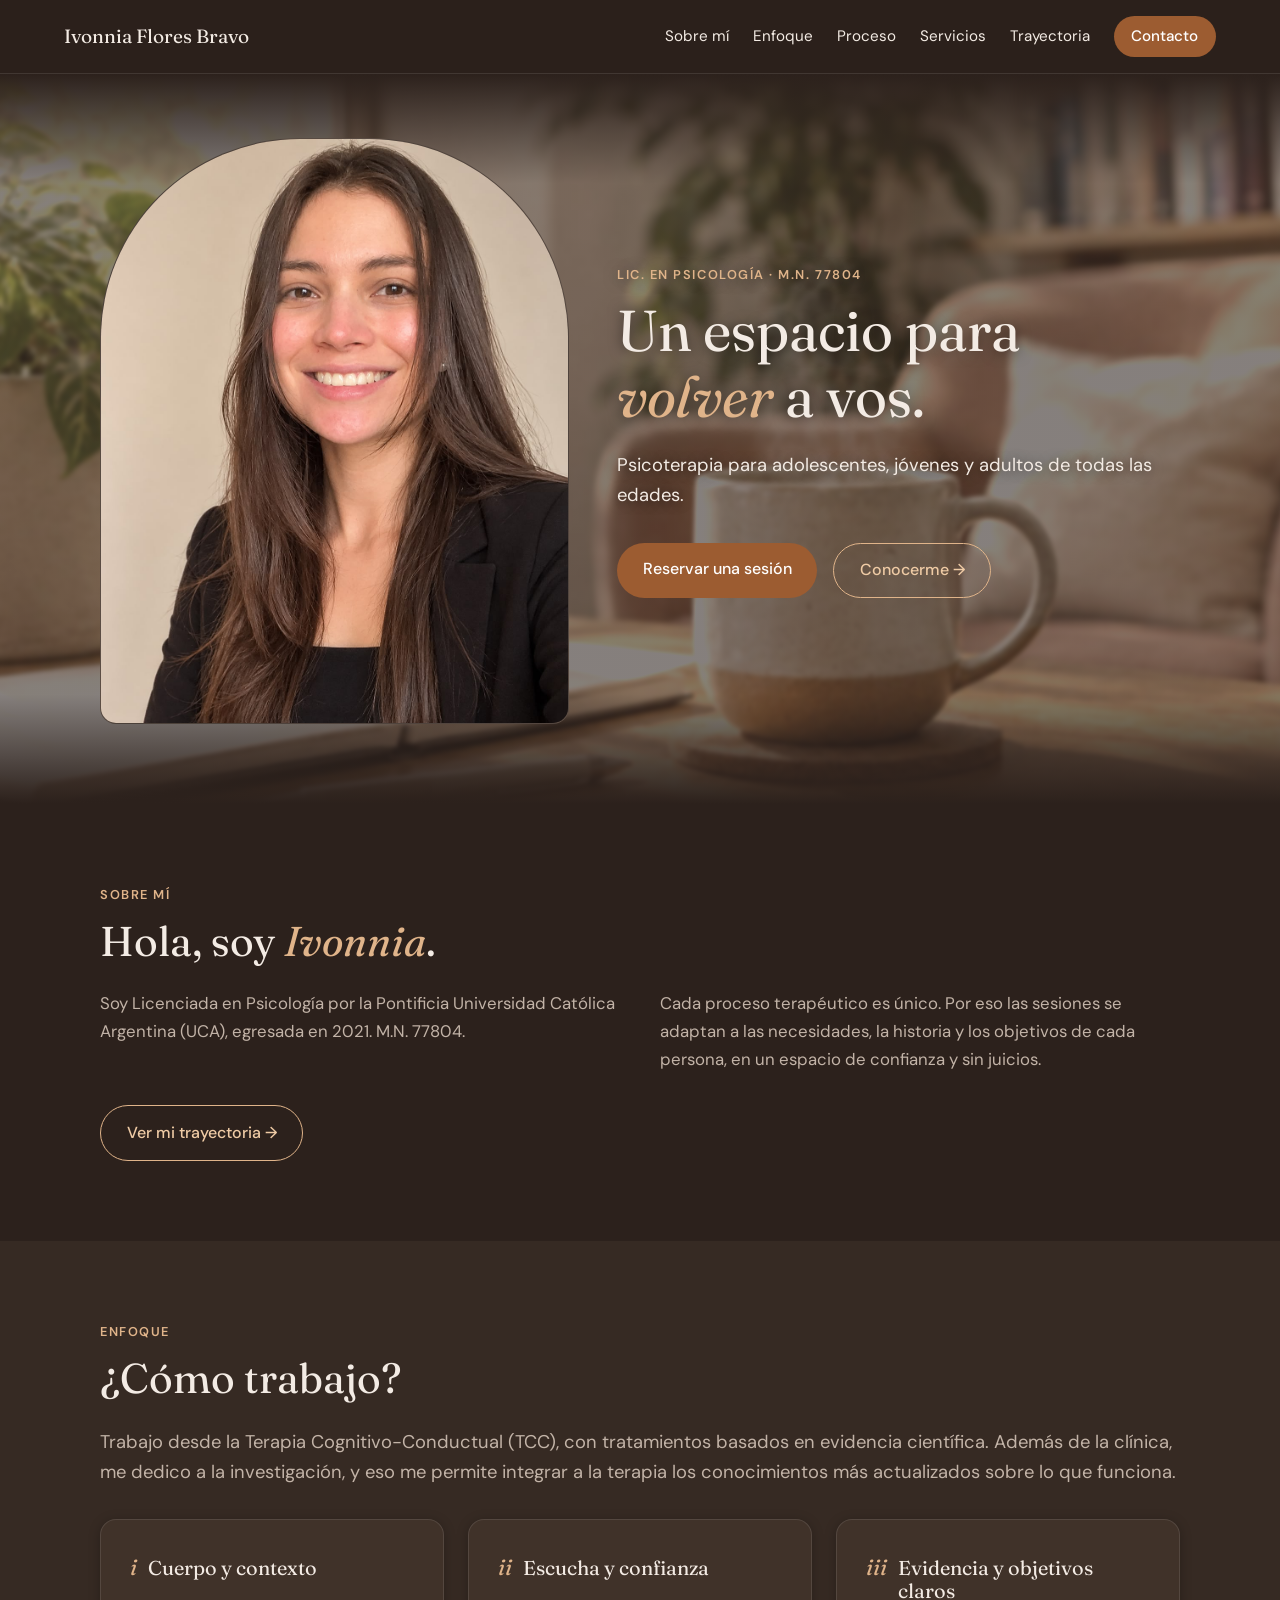
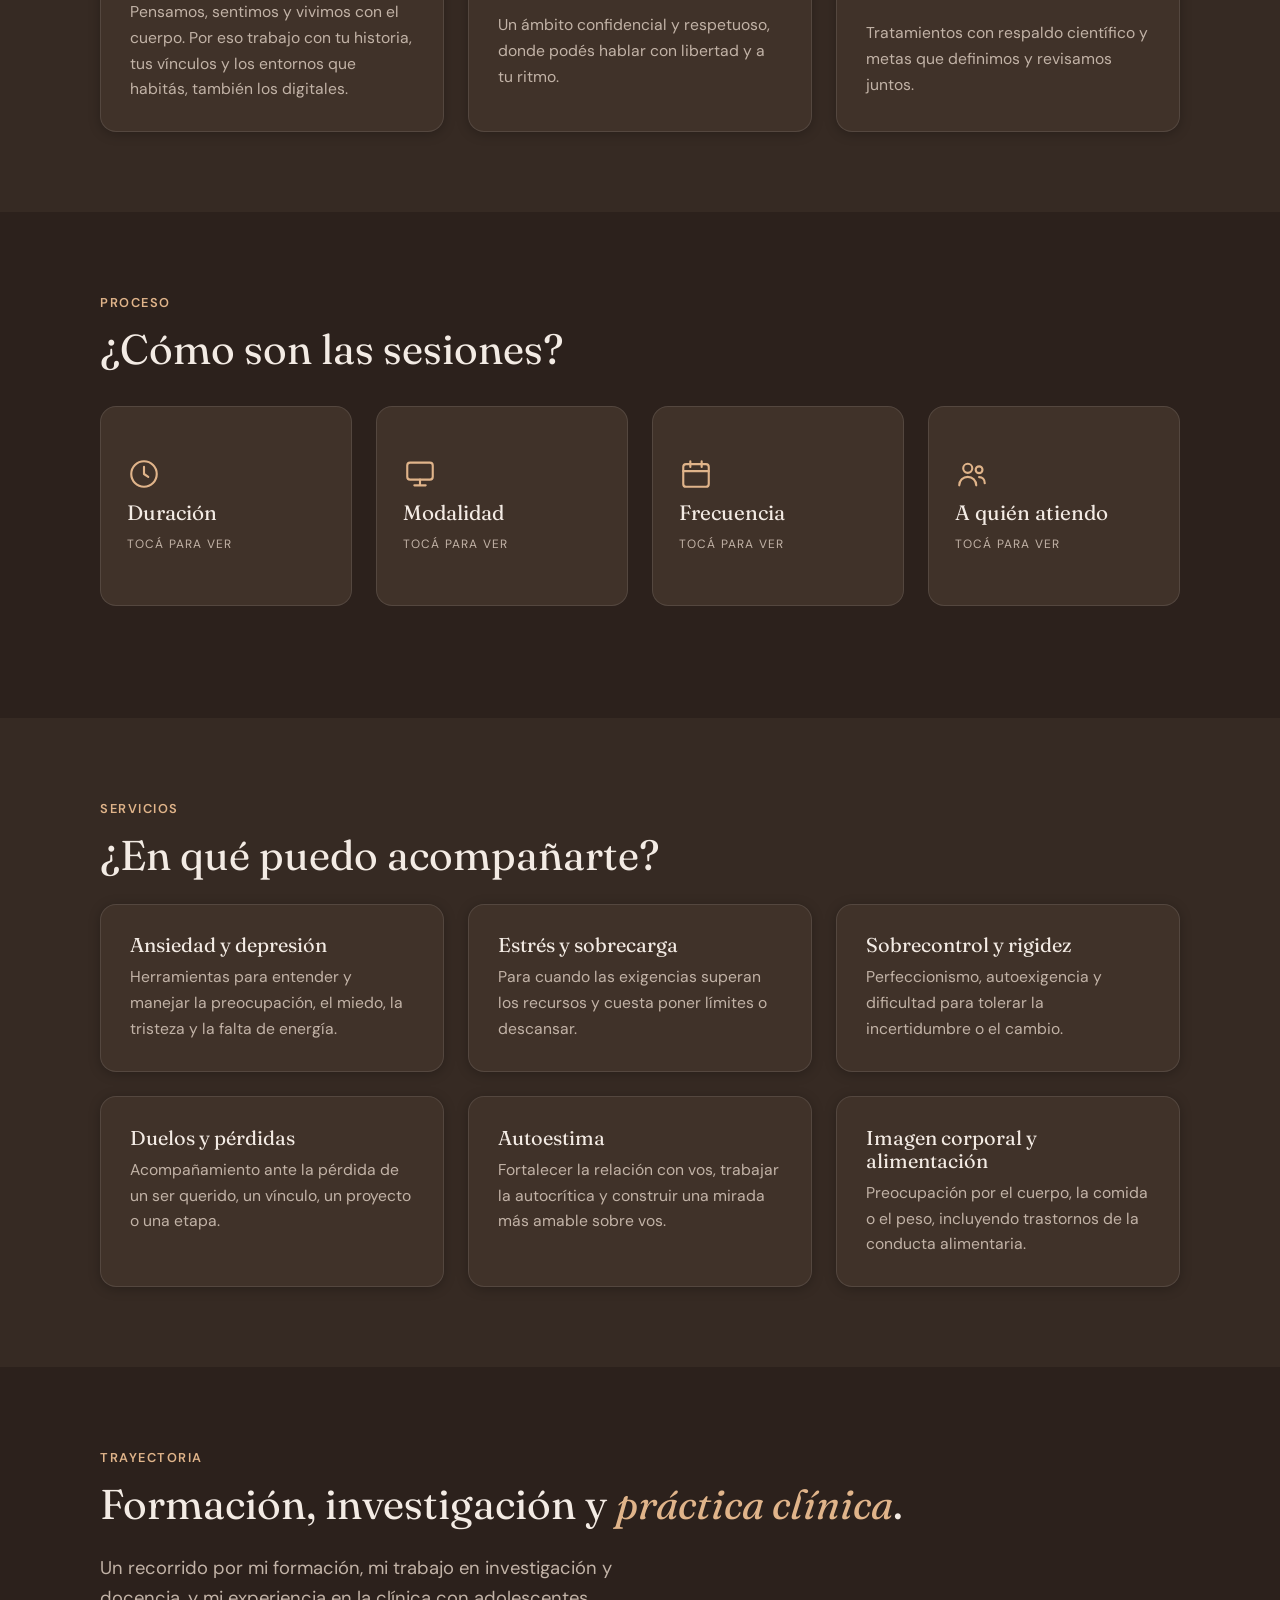
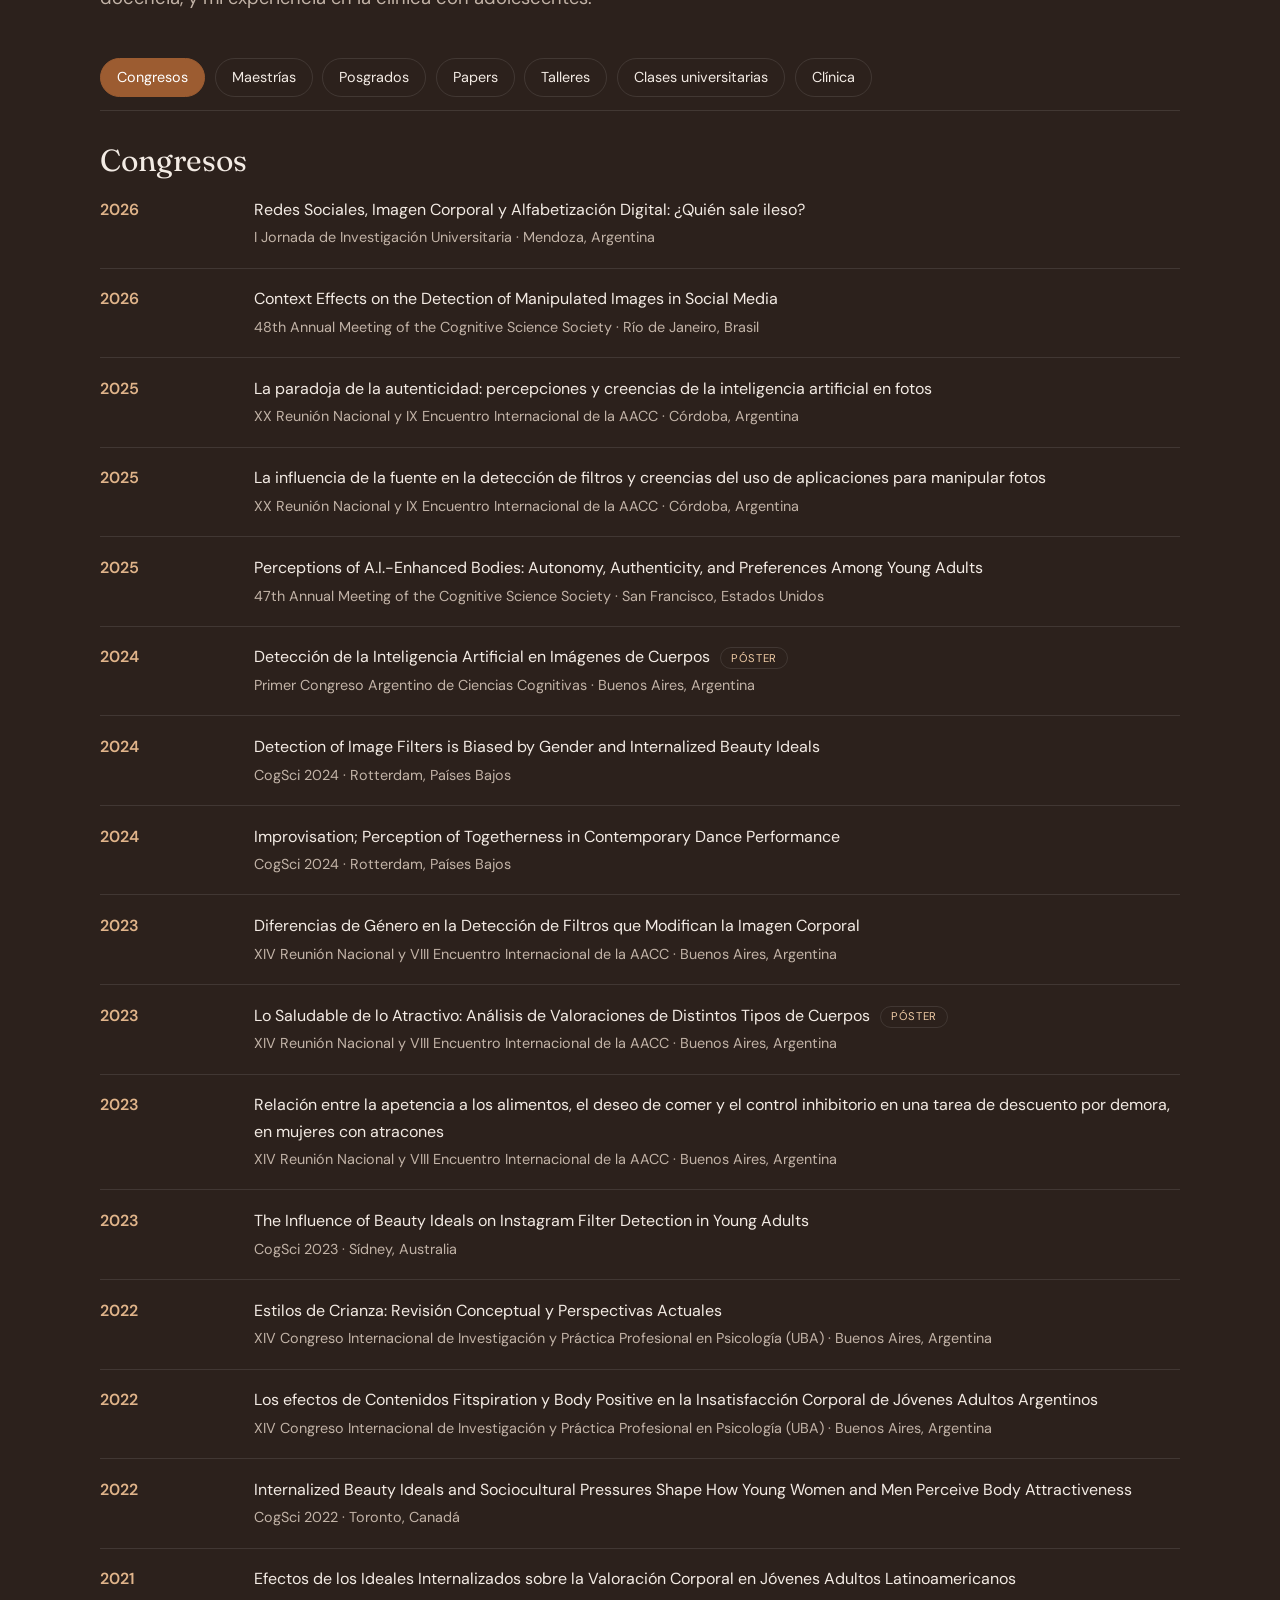
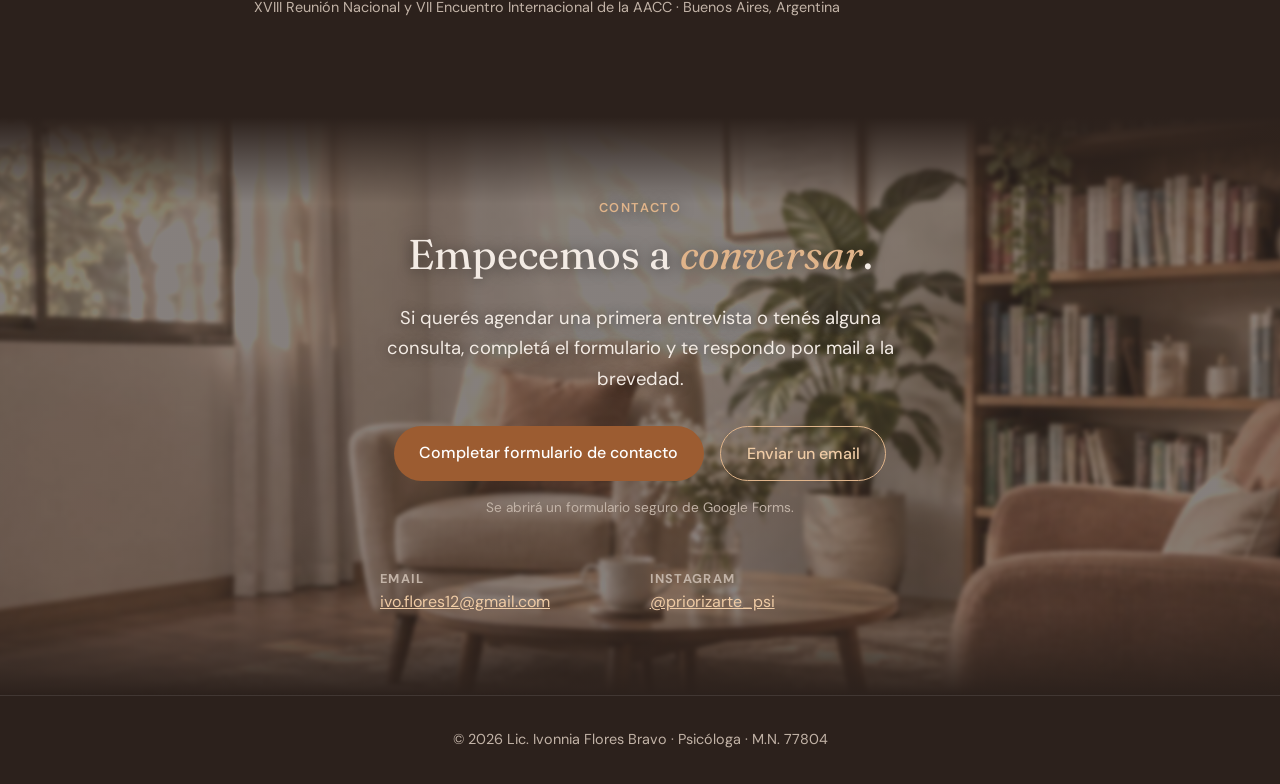
==== index.html @ 1c522198 "favicon" ====
<!DOCTYPE html>
<html lang="es">
<head>
  <meta charset="UTF-8">
  <meta name="viewport" content="width=device-width, initial-scale=1.0">
  <title>Lic. Ivonnia Flores Bravo | Psicóloga TCC online</title>
  <meta name="description" content="Lic. Ivonnia Flores Bravo, psicóloga (M.N. 77804). Terapia cognitivo-conductual basada en evidencia para adolescentes, jóvenes y adultos. Sesiones online.">
  <link rel="canonical" href="https://licfloresbravo.vercel.app/">
  <link rel="icon" href="data:image/svg+xml,<svg xmlns=%22http://www.w3.org/2000/svg%22 viewBox=%220 0 100 100%22><text y=%22.9em%22 font-size=%2290%22>☕️</text></svg>">
  <meta name="theme-color" content="#2c211c">
  <meta name="google-site-verification" content="google3909460939fb989d.html">

  <!-- Vista previa al compartir en WhatsApp, Instagram, etc. -->
  <meta property="og:type" content="website">
  <meta property="og:locale" content="es_AR">
  <meta property="og:title" content="Lic. Ivonnia Flores Bravo | Psicóloga TCC online">
  <meta property="og:description" content="Terapia cognitivo-conductual basada en evidencia para adolescentes, jóvenes y adultos.">
  <meta property="og:url" content="https://licfloresbravo.vercel.app/">
  <meta property="og:image" content="https://licfloresbravo.vercel.app/img/fondo-consultorio.jpg">
  <meta name="twitter:card" content="summary_large_image">

  <!-- Datos estructurados para Google -->
  <script type="application/ld+json">
  {
    "@context": "https://schema.org",
    "@graph": [
      {
        "@type": "Person",
        "name": "Ivonnia Flores Bravo",
        "jobTitle": "Licenciada en Psicología",
        "url": "https://licfloresbravo.vercel.app/",
        "image": "https://licfloresbravo.vercel.app/img/ivonnia.jpeg",
        "alumniOf": "Pontificia Universidad Católica Argentina",
        "knowsAbout": ["Terapia cognitivo-conductual", "Trastornos de la conducta alimentaria", "Imagen corporal", "Ansiedad", "Depresión"],
        "sameAs": ["https://instagram.com/priorizarte_psi"]
      },
      {
        "@type": "ProfessionalService",
        "name": "Lic. Ivonnia Flores Bravo - Psicóloga",
        "url": "https://licfloresbravo.vercel.app/",
        "image": "https://licfloresbravo.vercel.app/img/fondo-consultorio.jpg",
        "description": "Psicoterapia cognitivo-conductual basada en evidencia para adolescentes, jóvenes, adultos y adultos mayores. Sesiones online.",
        "areaServed": "Argentina",
        "sameAs": ["https://instagram.com/priorizarte_psi"]
      }
    ]
  }
  </script>

  <link rel="preconnect" href="https://fonts.googleapis.com">
  <link rel="preconnect" href="https://fonts.gstatic.com" crossorigin>
  <link href="https://fonts.googleapis.com/css2?family=DM+Sans:wght@400;500;600&family=Fraunces:ital,wght@0,400;0,600;1,400&display=swap" rel="stylesheet">
  <link rel="stylesheet" href="css/style.css">
  <script>document.documentElement.classList.add("js");</script>
</head>
<body>

  <header class="header">
    <a href="#inicio" class="logo">Ivonnia Flores Bravo</a>
    <button class="menu-btn" id="menuBtn" aria-label="Abrir menú" aria-expanded="false">☰</button>
    <nav class="nav" id="nav">
      <a href="#sobre-mi">Sobre mí</a>
      <a href="#enfoque">Enfoque</a>
      <a href="#proceso">Proceso</a>
      <a href="#servicios">Servicios</a>
      <a href="#trayectoria">Trayectoria</a>
      <a href="#contacto" class="nav-cta">Contacto</a>
    </nav>
  </header>

  <main>

    <!-- PORTADA -->
    <div class="bg-img bg-taza">
    <section class="hero" id="inicio">
      <div class="hero-text">
        <p class="eyebrow">Lic. en Psicología · M.N. 77804</p>
        <h1>Un espacio para <em>volver</em> a vos.</h1>
        <p class="lead">Psicoterapia para adolescentes, jóvenes y adultos de todas las edades.</p>
        <div class="buttons">
          <a href="#contacto" class="btn btn-primary">Reservar una sesión</a>
          <a href="#sobre-mi" class="btn btn-ghost">Conocerme →</a>
        </div>
      </div>
      <div class="hero-photo">
        <img src="img/ivonnia.jpeg" alt="Lic. Ivonnia Flores Bravo, psicóloga" onerror="this.style.display='none'">
      </div>
    </section>
    </div>

    <!-- SOBRE MÍ -->
    <section class="section" id="sobre-mi">
      <p class="eyebrow">Sobre mí</p>
      <h2>Hola, soy <em>Ivonnia</em>.</h2>
      <div class="two-col">
        <p>Soy Licenciada en Psicología por la Pontificia Universidad Católica Argentina (UCA), egresada en 2021. M.N. 77804.</p>
        <p>Cada proceso terapéutico es único. Por eso las sesiones se adaptan a las necesidades, la historia y los objetivos de cada persona, en un espacio de confianza y sin juicios.</p>
      </div>
      <a href="#trayectoria" class="btn btn-ghost btn-more">Ver mi trayectoria →</a>
    </section>

    <!-- ENFOQUE -->
    <section class="section section-alt" id="enfoque">
      <p class="eyebrow">Enfoque</p>
      <h2>¿Cómo trabajo?</h2>
      <p class="lead">Trabajo desde la Terapia Cognitivo-Conductual (TCC), con tratamientos basados en evidencia científica. Además de la clínica, me dedico a la investigación, y eso me permite integrar a la terapia los conocimientos más actualizados sobre lo que funciona.</p>
      <div class="cards">
        <article class="card">
          <span class="card-num">i</span>
          <h3>Cuerpo y contexto</h3>
          <p>Pensamos, sentimos y vivimos con el cuerpo. Por eso trabajo con tu historia, tus vínculos y los entornos que habitás, también los digitales.</p>
        </article>
        <article class="card">
          <span class="card-num">ii</span>
          <h3>Escucha y confianza</h3>
          <p>Un ámbito confidencial y respetuoso, donde podés hablar con libertad y a tu ritmo.</p>
        </article>
        <article class="card">
          <span class="card-num">iii</span>
          <h3>Evidencia y objetivos claros</h3>
          <p>Tratamientos con respaldo científico y metas que definimos y revisamos juntos.</p>
        </article>
      </div>
    </section>

    <!-- PROCESO -->
    <section class="section" id="proceso">
      <p class="eyebrow">Proceso</p>
      <h2>¿Cómo son las sesiones?</h2>
            <div class="flips">
        <button class="flip" type="button" aria-pressed="false">
          <span class="flip-inner">
            <span class="face face-front">
              <svg viewBox="0 0 24 24" aria-hidden="true"><circle cx="12" cy="12" r="9"/><path d="M12 7v5l3 2"/></svg>
              <span class="face-title">Duración</span>
              <span class="face-hint" aria-hidden="true">Tocá para ver</span>
            </span>
            <span class="face face-back">
              <span class="face-label" aria-hidden="true">Duración</span>
              <span class="face-value">Entre 55 y 60 minutos</span>
            </span>
          </span>
        </button>

        <button class="flip" type="button" aria-pressed="false">
          <span class="flip-inner">
            <span class="face face-front">
              <svg viewBox="0 0 24 24" aria-hidden="true"><rect x="3" y="4" width="18" height="12" rx="2"/><path d="M8 20h8M12 16v4"/></svg>
              <span class="face-title">Modalidad</span>
              <span class="face-hint" aria-hidden="true">Tocá para ver</span>
            </span>
            <span class="face face-back">
              <span class="face-label" aria-hidden="true">Modalidad</span>
              <span class="face-value">Virtual</span>
            </span>
          </span>
        </button>

        <button class="flip" type="button" aria-pressed="false">
          <span class="flip-inner">
            <span class="face face-front">
              <svg viewBox="0 0 24 24" aria-hidden="true"><rect x="3" y="5" width="18" height="16" rx="2"/><path d="M3 10h18M8 3v4M16 3v4"/></svg>
              <span class="face-title">Frecuencia</span>
              <span class="face-hint" aria-hidden="true">Tocá para ver</span>
            </span>
            <span class="face face-back">
              <span class="face-label" aria-hidden="true">Frecuencia</span>
              <span class="face-value">A convenir</span>
            </span>
          </span>
        </button>

        <button class="flip" type="button" aria-pressed="false">
          <span class="flip-inner">
            <span class="face face-front">
              <svg viewBox="0 0 24 24" aria-hidden="true"><circle cx="9" cy="8" r="3.2"/><path d="M3 20c0-3.3 2.7-6 6-6s6 2.7 6 6"/><circle cx="17" cy="9" r="2.4"/><path d="M17 14.2c2.4 0 4 1.8 4 4.3"/></svg>
              <span class="face-title">A quién atiendo</span>
              <span class="face-hint" aria-hidden="true">Tocá para ver</span>
            </span>
            <span class="face face-back">
              <span class="face-label" aria-hidden="true">A quién atiendo</span>
              <span class="face-value">Adolescentes, jóvenes, adultos y adultos mayores</span>
            </span>
          </span>
        </button>
      </div>
    </section>

    <!-- SERVICIOS -->
    <section class="section section-alt" id="servicios">
      <p class="eyebrow">Servicios</p>
      <h2>¿En qué puedo acompañarte?</h2>
      <div class="cards cards-3">
        <article class="card"><h3>Ansiedad y depresión</h3><p>Herramientas para entender y manejar la preocupación, el miedo, la tristeza y la falta de energía.</p></article>
        <article class="card"><h3>Estrés y sobrecarga</h3><p>Para cuando las exigencias superan los recursos y cuesta poner límites o descansar.</p></article>
        <article class="card"><h3>Sobrecontrol y rigidez</h3><p>Perfeccionismo, autoexigencia y dificultad para tolerar la incertidumbre o el cambio.</p></article>
        <article class="card"><h3>Duelos y pérdidas</h3><p>Acompañamiento ante la pérdida de un ser querido, un vínculo, un proyecto o una etapa.</p></article>
        <article class="card"><h3>Autoestima</h3><p>Fortalecer la relación con vos, trabajar la autocrítica y construir una mirada más amable sobre vos.</p></article>
        <article class="card"><h3>Imagen corporal y alimentación</h3><p>Preocupación por el cuerpo, la comida o el peso, incluyendo trastornos de la conducta alimentaria.</p></article>
      </div>
    </section>

    <!-- TRAYECTORIA -->
    <section class="section" id="trayectoria">
      <p class="eyebrow">Trayectoria</p>
      <h2>Formación, investigación y <em>práctica clínica</em>.</h2>
      <p class="lead">Un recorrido por mi formación, mi trabajo en investigación y docencia, y mi experiencia en la clínica con adolescentes.</p>

      <nav class="chips" id="tabs" aria-label="Secciones de la trayectoria">
        <a href="#congresos">Congresos</a>
        <a href="#maestrias">Maestrías</a>
        <a href="#posgrados">Posgrados</a>
        <a href="#papers">Papers</a>
        <a href="#talleres">Talleres</a>
        <a href="#clases">Clases universitarias</a>
        <a href="#clinica">Clínica</a>
      </nav>

      <!-- CONGRESOS -->
      <div class="block" id="congresos">
        <h3 class="block-title">Congresos</h3>
        <ul class="tl">
          <li><b>2026</b><p>Redes Sociales, Imagen Corporal y Alfabetización Digital: ¿Quién sale ileso?<small>I Jornada de Investigación Universitaria · Mendoza, Argentina</small></p></li>
          <li><b>2026</b><p>Context Effects on the Detection of Manipulated Images in Social Media<small>48th Annual Meeting of the Cognitive Science Society · Río de Janeiro, Brasil</small></p></li>
          <li><b>2025</b><p>La paradoja de la autenticidad: percepciones y creencias de la inteligencia artificial en fotos<small>XX Reunión Nacional y IX Encuentro Internacional de la AACC · Córdoba, Argentina</small></p></li>
          <li><b>2025</b><p>La influencia de la fuente en la detección de filtros y creencias del uso de aplicaciones para manipular fotos<small>XX Reunión Nacional y IX Encuentro Internacional de la AACC · Córdoba, Argentina</small></p></li>
          <li><b>2025</b><p>Perceptions of A.I.-Enhanced Bodies: Autonomy, Authenticity, and Preferences Among Young Adults<small>47th Annual Meeting of the Cognitive Science Society · San Francisco, Estados Unidos</small></p></li>
          <li><b>2024</b><p>Detección de la Inteligencia Artificial en Imágenes de Cuerpos <span class="tag">Póster</span><small>Primer Congreso Argentino de Ciencias Cognitivas · Buenos Aires, Argentina</small></p></li>
          <li><b>2024</b><p>Detection of Image Filters is Biased by Gender and Internalized Beauty Ideals<small>CogSci 2024 · Rotterdam, Países Bajos</small></p></li>
          <li><b>2024</b><p>Improvisation; Perception of Togetherness in Contemporary Dance Performance<small>CogSci 2024 · Rotterdam, Países Bajos</small></p></li>
          <li><b>2023</b><p>Diferencias de Género en la Detección de Filtros que Modifican la Imagen Corporal<small>XIV Reunión Nacional y VIII Encuentro Internacional de la AACC · Buenos Aires, Argentina</small></p></li>
          <li><b>2023</b><p>Lo Saludable de lo Atractivo: Análisis de Valoraciones de Distintos Tipos de Cuerpos <span class="tag">Póster</span><small>XIV Reunión Nacional y VIII Encuentro Internacional de la AACC · Buenos Aires, Argentina</small></p></li>
          <li><b>2023</b><p>Relación entre la apetencia a los alimentos, el deseo de comer y el control inhibitorio en una tarea de descuento por demora, en mujeres con atracones<small>XIV Reunión Nacional y VIII Encuentro Internacional de la AACC · Buenos Aires, Argentina</small></p></li>
          <li><b>2023</b><p>The Influence of Beauty Ideals on Instagram Filter Detection in Young Adults<small>CogSci 2023 · Sídney, Australia</small></p></li>
          <li><b>2022</b><p>Estilos de Crianza: Revisión Conceptual y Perspectivas Actuales<small>XIV Congreso Internacional de Investigación y Práctica Profesional en Psicología (UBA) · Buenos Aires, Argentina</small></p></li>
          <li><b>2022</b><p>Los efectos de Contenidos Fitspiration y Body Positive en la Insatisfacción Corporal de Jóvenes Adultos Argentinos<small>XIV Congreso Internacional de Investigación y Práctica Profesional en Psicología (UBA) · Buenos Aires, Argentina</small></p></li>
          <li><b>2022</b><p>Internalized Beauty Ideals and Sociocultural Pressures Shape How Young Women and Men Perceive Body Attractiveness<small>CogSci 2022 · Toronto, Canadá</small></p></li>
          <li><b>2021</b><p>Efectos de los Ideales Internalizados sobre la Valoración Corporal en Jóvenes Adultos Latinoamericanos<small>XVIII Reunión Nacional y VII Encuentro Internacional de la AACC · Buenos Aires, Argentina</small></p></li>
        </ul>
      </div>

      <!-- MAESTRÍAS -->
      <div class="block" id="maestrias">
        <h3 class="block-title">Maestrías y doctorado</h3>
        <ul class="tl">
          <li><b>2023 – presente</b><p>Doctorado, becaria doctoral <span class="tag">En curso</span><small>Pontificia Universidad Católica Argentina y CONICET · Tesis: el efecto modulador de las competencias digitales en el impacto del uso de redes sociales en la imagen corporal</small></p></li>
          <li><b>2023 – 2024</b><p>Máster Online en Psicología Clínica Infanto Juvenil<small>TECH Institute · España</small></p></li>
        </ul>
      </div>

      <!-- POSGRADOS -->
      <div class="block" id="posgrados">
        <h3 class="block-title">Posgrados y cursos</h3>
        <ul class="tl">
          <li><b>2026</b><p>Tratamiento Cognitivo Conductual para el Trastorno Dismórfico Corporal<small>CEAN, Centro de Ansiedad y Trastornos Relacionados</small></p></li>
          <li><b>2024</b><p>Prevención de Trastornos y Problemas Relacionados con la Alimentación, el Peso y la Imagen Corporal<small>Universidad de Buenos Aires</small></p></li>
          <li><b>2023</b><p>Abordaje de los TCA en adolescentes y jóvenes<small>Fundación La Casita</small></p></li>
          <li><b>2022</b><p>Trastorno de la Imagen Corporal<small>Universidad de Buenos Aires</small></p></li>
          <li><b>2022</b><p>Abordaje de los Trastornos Alimentarios en Niños, Adolescentes y Familias<small>Universidad de Buenos Aires</small></p></li>
          <li><b>2021</b><p>La Interpretación de los cuadros psicopatológicos a través del Test de Rorschach<small>Pontificia Universidad Católica Argentina</small></p></li>
          <li><b>2017 – 2021</b><p>Licenciatura en Psicología (promedio 8,3)<small>Pontificia Universidad Católica Argentina · Tesina: ideal de belleza y presiones socioculturales en imágenes corporales</small></p></li>
        </ul>
      </div>

      <!-- PAPERS -->
      <div class="block" id="papers">
        <h3 class="block-title">Papers y publicaciones</h3>
        <h4>Publicados</h4>
        <ul class="tl">
          <li><b>2025</b><p><a href="https://doi.org/10.1016/j.bodyim.2024.101819" target="_blank" rel="noopener">Beauty Ideals Modulate Recognition of Filtered Images</a><small>Body Image, 52</small></p></li>
          <li><b>2025</b><p><a href="https://journals.sagepub.com/doi/10.1177/17470218251346775" target="_blank" rel="noopener">Individual Differences in Weight Concern Predict Sensitivity to Weight Differences in Other People</a><small>Quarterly Journal of Experimental Psychology</small></p></li>
          <li><b>2025</b><p><a href="https://doi.org/10.31234/osf.io/mtdj6" target="_blank" rel="noopener">El Rol del Fitspiration y Body Positive en la Insatisfacción Corporal de Jóvenes Argentinos</a> <span class="tag">En prensa</span><small>Revista Mexicana de Trastornos Alimentarios</small></p></li>
          <li><b>2024</b><p>Detection of Image Filters is Biased by Gender and Internalized Beauty Ideals<small>Proceedings of the Annual Meeting of the Cognitive Science Society, 45</small></p></li>
          <li><b>2024</b><p>Joint Improvisation; Perception of Togetherness in Contemporary Dance Performance<small>Proceedings of the Annual Meeting of the Cognitive Science Society, 45</small></p></li>
          <li><b>2022</b><p><a href="https://doi.org/10.46553/RPSI.18.35.2022.p105-111" target="_blank" rel="noopener">Reseña de «Diseño de Unidades Didácticas en Primaria, Secundaria y Bachillerato»</a><small>Revista de Psicología, 18(35), 105-111</small></p></li>
        </ul>
        <h4>Informes técnicos</h4>
        <ul class="tl">
          <li><b>Consultoría</b><p>Alcances, logros y desafíos del programa de acompañamiento para el egreso de jóvenes sin cuidados parentales (PAE) a 10 años de su implementación<small>Observatorio de la Deuda Social Argentina</small></p></li>
        </ul>
        <h4>En revisión, enviados y en preparación</h4>
        <ul class="tl">
          <li><b>En revisión</b><p>Beauty Body Ideals Effects on Filter Detection<small>Visual Communication Quarterly</small></p></li>
          <li><b>En revisión</b><p>Image Modification Modulate Preference Decisions and Consumption Behavior<small>Visual Communication Quarterly</small></p></li>
          <li><b>En revisión</b><p>Psychosocial Interventions to Improve Body Image in Social Media Users: a Systematic Review</p></li>
          <li><b>En revisión</b><p>The Evolution of Body Image in School-Aged Children: A Decade of Research and Insights</p></li>
          <li><b>Enviado</b><p>Argentine Validation of the Appearance-related Social Media Consciousness (ASMC) Scale<small>Avances en Psicología Latinoamericana</small></p></li>
          <li><b>En preparación</b><p>The Authenticity Paradox in Social Media: Perceptions and Preference of A.I.-Enhanced Bodies Among Young Adults</p></li>
          <li><b>En preparación</b><p>Body Image, Body Schema, and Body Appreciation in Trans People in Argentina</p></li>
          <li><b>En preparación</b><p>The Influence of Source Evaluation in Filter Detection Task</p></li>
          <li><b>En preparación</b><p>Argentine Validation of the Sociocultural Attitudes Towards Appearance Questionnaire (SATAQ-4R)<small>Avances en Psicología Latinoamericana</small></p></li>
        </ul>
      </div>

      <!-- TALLERES -->
      <div class="block" id="talleres">
        <h3 class="block-title">Dictado de talleres</h3>
        <p class="block-note">Talleres diseñados y dictados para estudiantes de nivel secundario y docentes, desde 2024.</p>
        <ul class="tl">
          <li><b>Presencial</b><p>Imagen Corporal, Alimentación y Redes Sociales<small>Para alumnas de 7.º grado · Colegio Mater Ter Admirabilis</small></p></li>
          <li><b>Online</b><p>¿Cómo acompañar al adolescente?<small>Para docentes de grado medio</small></p></li>
          <li><b>Online</b><p>Neurodiversidad: estrategias para trabajar en aulas heterogéneas<small>Para docentes de grado medio</small></p></li>
          <li><b>Presencial</b><p>Armado de CV y Entrevista Laboral<small>Para alumnos del último año del colegio · UCA</small></p></li>
        </ul>
      </div>

      <!-- CLASES -->
      <div class="block" id="clases">
        <h3 class="block-title">Dictado de clases universitarias</h3>
        <p class="block-note">En todos los casos: colaboración en el programa y cronograma, diseño y dictado de clases teóricas y prácticas, elaboración y corrección de evaluaciones, atención de consultas y participación en mesas de examen final.</p>
        <ul class="tl">
          <li><b>2025 – presente</b><p>Docente segunda: Introducción al Comportamiento y Comunicación · Procesamiento de la Información<small>Carrera de Ciencias del Comportamiento · UCA</small></p></li>
          <li><b>2022 – presente</b><p>Docente segunda: Psicología Clínica de la Niñez y Adolescencia II · Metodología de la Investigación II<small>Carrera de Psicología · UCA</small></p></li>
          <li><b>2022 – presente</b><p>Dirección de tesis de grado<small>UCA</small></p></li>
          <li><b>2024 – presente</b><p>Docente invitada: clase «Evaluación y TCA: actualización en instrumentos validados para arribar al diagnóstico»<small>Posgrado en Actualización en el acompañamiento de Trastornos de la Conducta Alimentaria · Fundación La Casita</small></p></li>
        </ul>
      </div>

      <!-- CLÍNICA -->
      <div class="block" id="clinica">
        <h3 class="block-title">Experiencia en clínica</h3>
        <p class="block-note">Evaluación, diagnóstico y tratamiento psicológico de adolescentes desde un enfoque cognitivo-conductual, con intervenciones individualizadas basadas en la evidencia, seguimiento continuo y articulación con otros profesionales de la salud.</p>
        <ul class="tl">
          <li><b>2023 – presente</b><p>Psicóloga clínica en práctica privada<small>Trabajo colaborativo con las familias y promoción de habilidades de afrontamiento</small></p></li>
          <li><b>2025 – presente</b><p>Psicóloga clínica en Centro Abrines</p></li>
          <li><b>2023 – 2025</b><p>Psicóloga clínica en Fundación La Casita<small>Acompañamiento terapéutico a adolescentes con anorexia, bulimia, trastorno por atracón y OSFED. Trabajo interdisciplinario con equipos de salud mental, nutrición y clínica médica.</small></p></li>
        </ul>
      </div>
    </section>

    <!-- CONTACTO -->
    <div class="bg-img bg-consultorio">
    <section class="section contact" id="contacto">
      <p class="eyebrow">Contacto</p>
      <h2>Empecemos a <em>conversar</em>.</h2>
      <p class="lead">Si querés agendar una primera entrevista o tenés alguna consulta, completá el formulario y te respondo por mail a la brevedad.</p>
      <div class="buttons">
        <a class="btn btn-primary" href="https://docs.google.com/forms/d/e/1FAIpQLSfD6TvOVO5gXTYibhX3zV-M5BLDc3sLOdgxdFjLSeKh6MTs6g/viewform?pli=1" target="_blank" rel="noopener">Completar formulario de contacto</a>
        <a class="btn btn-ghost" href="mailto:ivo.flores12@gmail.com">Enviar un email</a>
      </div>
      <p class="note-form">Se abrirá un formulario seguro de Google Forms.</p>
      <ul class="contact-list">
        <li><strong>Email</strong> <a href="mailto:ivo.flores12@gmail.com">ivo.flores12@gmail.com</a></li>
        <li><strong>Instagram</strong> <a href="https://instagram.com/priorizarte_psi" target="_blank" rel="noopener">@priorizarte_psi</a></li>
      </ul>
    </section>
    </div>

  </main>

  <footer class="footer">
    <p>© <span id="year"></span> Lic. Ivonnia Flores Bravo · Psicóloga · M.N. 77804</p>
  </footer>

  <script src="js/main.js"></script>
</body>
</html>
---- css/style.css ----
:root {
  --bg: #2c211c;            /* chocolate oscuro */
  --bg-alt: #362a23;        /* chocolate medio */
  --card: #403229;          /* chocolate con leche */
  --text: #f3ebe4;          /* crema */
  --muted: #c2b3a7;         /* beige grisáceo */
  --accent: #e0b48a;        /* caramelo: textos y detalles */
  --accent-dark: #efcba5;   /* caramelo claro: links y hover de texto */
  --btn: #9c5c31;           /* chocolate cobrizo: botones */
  --btn-hover: #854a25;
  --on-btn: #ffffff;
  --line: rgba(255, 255, 255, .1);
  --radius: 16px;
  --max: 1080px;
  color-scheme: dark;
}

* { box-sizing: border-box; margin: 0; padding: 0; }
html { scroll-behavior: smooth; scroll-padding-top: 80px; }

body {
  font-family: "DM Sans", system-ui, sans-serif;
  background: var(--bg);
  color: var(--text);
  line-height: 1.65;
}

h1, h2, h3 { font-family: "Fraunces", Georgia, serif; font-weight: 400; line-height: 1.15; }
h1 { font-size: clamp(2.2rem, 5vw, 3.6rem); }
h2 { font-size: clamp(1.8rem, 3.5vw, 2.6rem); margin-bottom: 1.5rem; }
h3 { font-size: 1.25rem; margin-bottom: .5rem; }
em { color: var(--accent); font-style: italic; }
a { color: var(--accent-dark); }

/* Header */
.header {
  position: sticky; top: 0; z-index: 10;
  display: flex; justify-content: space-between; align-items: center;
  padding: 1rem 5%;
  background: rgba(44, 33, 28, .92);
  backdrop-filter: blur(8px);
  border-bottom: 1px solid var(--line);
}
.logo { font-family: "Fraunces", serif; font-size: 1.2rem; color: var(--text); text-decoration: none; }
.nav { display: flex; gap: 1.5rem; align-items: center; }
.nav a { color: var(--text); text-decoration: none; font-size: .95rem; }
.nav a:hover { color: var(--accent); }
.nav-cta { background: var(--btn); color: var(--on-btn) !important; padding: .5rem 1.1rem; border-radius: 999px; font-weight: 500; }
.nav-cta:hover { background: var(--btn-hover); color: var(--on-btn) !important; }
.menu-btn { display: none; background: none; border: 0; font-size: 1.6rem; cursor: pointer; color: var(--text); }

/* Secciones */
.section { max-width: var(--max); margin: 0 auto; padding: 5rem 5%; }
.section-alt { max-width: none; background: var(--bg-alt); }
.section-alt > * { max-width: var(--max); margin-left: auto; margin-right: auto; }
.eyebrow { text-transform: uppercase; letter-spacing: .12em; font-size: .8rem; color: var(--accent); margin-bottom: .8rem; font-weight: 600; }
.lead { font-size: 1.15rem; color: var(--muted); max-width: 560px; margin: 1.2rem 0 2rem; }

/* Portada */
.hero {
  max-width: var(--max); margin: 0 auto; padding: 4rem 5% 5rem;
  display: grid; grid-template-columns: 1.2fr 1fr; gap: 3rem; align-items: center;
}
.hero-photo {
  aspect-ratio: 4 / 5;
  background: linear-gradient(135deg, var(--bg-alt), #4a3a30);
  border-radius: 200px 200px var(--radius) var(--radius);
  overflow: hidden;
  border: 1px solid var(--line);
}
.hero-photo img { width: 100%; height: 100%; object-fit: cover; display: block; }

/* Botones */
.buttons { display: flex; gap: 1rem; flex-wrap: wrap; }
.btn { display: inline-block; padding: .85rem 1.6rem; border-radius: 999px; text-decoration: none; font-weight: 500; transition: .2s; }
.btn-primary { background: var(--btn); color: var(--on-btn); }
.btn-primary:hover { background: var(--btn-hover); }
.btn-ghost { border: 1.5px solid var(--accent); color: var(--accent-dark); }
.btn-ghost:hover { background: var(--btn); border-color: var(--btn); color: var(--on-btn); }

/* Layouts */
.two-col { display: grid; grid-template-columns: 1fr 1fr; gap: 2.5rem; color: var(--muted); font-size: 1.05rem; }
.cards { display: grid; grid-template-columns: repeat(3, 1fr); gap: 1.5rem; }
.card {
  background: var(--card); padding: 1.8rem; border-radius: var(--radius);
  border: 1px solid var(--line);
  box-shadow: 0 2px 12px rgba(0, 0, 0, .25);
}
.card p { color: var(--muted); font-size: .98rem; }
.card-num { font-family: "Fraunces", serif; font-style: italic; color: var(--accent); font-size: 1.4rem; display: block; margin-bottom: .5rem; }

/* Proceso */
.facts { list-style: none; display: grid; grid-template-columns: repeat(4, 1fr); gap: 1.5rem; margin-bottom: 2rem; }
.facts li { border-top: 2px solid var(--accent); padding-top: .8rem; color: var(--muted); }
.facts strong { display: block; color: var(--text); margin-bottom: .2rem; }
.note { color: var(--muted); max-width: 680px; }

/* Contacto */
.contact { text-align: center; }
.contact .lead { margin-left: auto; margin-right: auto; }
.contact .buttons { justify-content: center; }
.contact-list { list-style: none; margin-top: 3rem; display: grid; grid-template-columns: repeat(auto-fit, minmax(200px, 1fr)); gap: 1.2rem; text-align: left; }
.contact-list strong { display: block; font-size: .8rem; text-transform: uppercase; letter-spacing: .1em; color: var(--muted); }
.note-form { margin-top: 1rem; font-size: .85rem; color: var(--muted); }
.contact-list { max-width: 520px; margin-left: auto; margin-right: auto; }

/* Footer */
.footer { text-align: center; padding: 2rem 5%; font-size: .9rem; color: var(--muted); border-top: 1px solid var(--line); }

/* Celular */
@media (max-width: 800px) {
  .menu-btn { display: block; }
  .nav {
    display: none; position: absolute; top: 100%; left: 0; right: 0;
    flex-direction: column; gap: 1rem; padding: 1.5rem 5%;
    background: var(--bg); border-bottom: 1px solid var(--line);
  }
  .nav.open { display: flex; }
  .hero { grid-template-columns: 1fr; padding-top: 2rem; }
  .hero-photo { max-width: 340px; margin: 0 auto; order: -1; }
  .two-col, .cards, .facts { grid-template-columns: 1fr; }
  .section { padding: 3.5rem 5%; }
}

/* Transición entre páginas */
body { animation: fadeIn .45s ease both; }
main { animation: rise .6s ease both; }
body.leaving { opacity: 0; transition: opacity .3s ease; }
@keyframes fadeIn { from { opacity: 0; } to { opacity: 1; } }
@keyframes rise { from { transform: translateY(14px); } to { transform: none; } }
@media (prefers-reduced-motion: reduce) {
  body, main { animation: none; }
  body.leaving { transition: none; }
}

/* Botón de la portada hacia Trayectoria */
.btn-more { margin-top: 2rem; }

/* Página Trayectoria */
.page-head { max-width: var(--max); margin: 0 auto; padding: 3rem 5% 2rem; }
.back-link { display: inline-block; margin-bottom: 1.5rem; text-decoration: none; color: var(--accent-dark); font-size: .95rem; }
.back-link:hover { color: var(--accent); }

.block { max-width: var(--max); margin: 0 auto; padding: 3rem 5%; border-top: 1px solid var(--line); }
.block h2 { font-size: clamp(1.6rem, 3vw, 2.2rem); margin-bottom: 1.2rem; }
.block h3 { font-size: 1.1rem; color: var(--accent-dark); margin: 2rem 0 1rem; }
.block-note { color: var(--muted); max-width: 680px; margin-bottom: 1.5rem; }

.tl { list-style: none; display: grid; gap: 1.1rem; }
.tl li { display: grid; grid-template-columns: 130px 1fr; gap: 1.5rem; padding-bottom: 1.1rem; border-bottom: 1px solid var(--line); }
.tl li:last-child { border-bottom: 0; }
.tl b { color: var(--accent); font-weight: 600; }
.tl small { display: block; color: var(--muted); font-size: .9rem; margin-top: .2rem; }
.tl .tag { display: inline-block; font-size: .7rem; text-transform: uppercase; letter-spacing: .08em; color: var(--accent-dark); border: 1px solid var(--line); border-radius: 999px; padding: .05rem .6rem; margin-left: .4rem; vertical-align: middle; }

@media (max-width: 800px) {
  .tl li { grid-template-columns: 1fr; gap: .2rem; }
}

/* Barra de pestañas fija */
.chips {
  position: sticky;
  top: var(--header-h, 64px);
  z-index: 9;
  display: flex;
  gap: .6rem;
  padding: .8rem max(5%, calc((100% - var(--max)) / 2 + 5%));
  overflow-x: auto;
  white-space: nowrap;
  scrollbar-width: none;
  background: var(--bg);
  border-bottom: 1px solid var(--line);
}
.chips::-webkit-scrollbar { display: none; }
.chips a {
  flex-shrink: 0;
  border: 1px solid var(--line);
  padding: .4rem 1rem;
  border-radius: 999px;
  text-decoration: none;
  font-size: .9rem;
  color: var(--text);
  transition: .2s;
}
.chips a:hover { border-color: var(--accent); color: var(--accent-dark); }
.chips a.active { background: var(--btn); border-color: var(--btn); color: var(--on-btn); }

/* Mostrar solo la sección elegida (si JavaScript está activo) */
html.js .block { display: none; border-top: 0; }
html.js .block.active { display: block; animation: tabIn .35s ease both; }
@keyframes tabIn {
  from { opacity: 0; transform: translateY(8px); }
  to { opacity: 1; transform: none; }
}
.block { scroll-margin-top: calc(var(--header-h, 64px) + var(--tabs-h, 56px) + 8px); }

/* Trayectoria dentro de la página principal */
#trayectoria .chips {
  padding: .8rem 0;
  margin-top: 1rem;
}
#trayectoria .block {
  max-width: none;
  margin: 0;
  padding: 2rem 0 0;
  border-top: 0;
}
#trayectoria .block .block-title {
  font-size: clamp(1.4rem, 2.6vw, 1.9rem);
  color: var(--text);
  margin: 0 0 1.2rem;
}
#trayectoria .block h4 {
  font-family: "Fraunces", Georgia, serif;
  font-weight: 400;
  font-size: 1.1rem;
  color: var(--accent-dark);
  margin: 2rem 0 1rem;
}

/* Fondos con foto difuminada */
.bg-img {
  position: relative;
  isolation: isolate;
  overflow: hidden;
  --veil: .55;   /* 0 = foto más visible, 1 = no se ve */
  --blur: 2px;   /* desenfoque */
}
.bg-img::before {
  content: "";
  position: absolute;
  inset: -24px;
  z-index: -2;
  background: var(--bg-photo) center / cover no-repeat;
  filter: blur(var(--blur)) grayscale(.35) brightness(1.2) contrast(.9) saturate(.9);
}
.bg-img::after {
  content: "";
  position: absolute;
  inset: 0;
  z-index: -1;
  background: linear-gradient(
    to bottom,
    var(--bg) 0%,
    rgba(44, 33, 28, var(--veil)) 15%,
    rgba(44, 33, 28, var(--veil)) 85%,
    var(--bg) 100%
  );
}
/* Para que el texto se lea bien sobre la foto */
.bg-img h1, .bg-img h2, .bg-img .eyebrow { text-shadow: 0 1px 14px rgba(0, 0, 0, .5); }
.bg-img .lead { color: var(--text); text-shadow: 0 1px 12px rgba(0, 0, 0, .5); }

.bg-taza { --bg-photo: url('../img/fondo-taza.jpg'); }
.bg-consultorio { --bg-photo: url('../img/fondo-consultorio.jpg'); }

/* Portada: foto a la izquierda, texto a la derecha (solo en pantallas grandes) */
@media (min-width: 801px) {
  .hero { grid-template-columns: 1fr 1.2fr; }
  .hero-photo { order: -1; }
}

/* Secciones con fondo alterno: todo el contenido alineado en la misma columna */
.section-alt {
  padding-left: max(5%, calc(50% - var(--max) / 2));
  padding-right: max(5%, calc(50% - var(--max) / 2));
}
.section-alt > * {
  max-width: none;
  margin-left: 0;
  margin-right: 0;
}
.section-alt > .lead {
  max-width: 560px;
}

/* Enfoque: el párrafo ocupa todo el ancho de la sección */
#enfoque > .lead {
  max-width: none;
}

/* Tarjetas con número: "i  Título" en una sola línea */
.card:has(.card-num) {
  display: grid;
  grid-template-columns: auto 1fr;
  column-gap: .7rem;
  align-items: baseline;
}
.card:has(.card-num) .card-num { margin-bottom: 0; }
.card:has(.card-num) h3 { margin-bottom: 0; }
.card:has(.card-num) p { grid-column: 1 / -1; margin-top: .8rem; }

/* Todas las secciones con el mismo ancho de contenido */
.section,
.hero {
  max-width: none;
  margin-left: 0;
  margin-right: 0;
  padding-left: max(5%, calc(50% - var(--max) / 2));
  padding-right: max(5%, calc(50% - var(--max) / 2));
}

/* Proceso: tarjetas que se dan vuelta */
.flips {
  display: grid;
  grid-template-columns: repeat(4, 1fr);
  gap: 1.5rem;
  margin: 2rem 0;
}
.flip {
  display: block;
  background: none;
  border: 0;
  padding: 0;
  font: inherit;
  color: inherit;
  text-align: left;
  cursor: pointer;
  perspective: 1000px;
  border-radius: var(--radius);
}
.flip:focus-visible { outline: 2px solid var(--accent); outline-offset: 4px; }

.flip-inner {
  display: grid;
  min-height: 200px;
  transform-style: preserve-3d;
  transition: transform .7s cubic-bezier(.4, .2, .2, 1);
}
.flip[aria-pressed="true"] .flip-inner { transform: rotateY(180deg); }

.face {
  grid-area: 1 / 1;
  display: flex;
  flex-direction: column;
  justify-content: center;
  gap: .6rem;
  padding: 1.6rem;
  border-radius: var(--radius);
  border: 1px solid var(--line);
  backface-visibility: hidden;
  -webkit-backface-visibility: hidden;
}
.face-front {
  background: var(--card);
  align-items: flex-start;
  transition: border-color .2s;
}
.flip:hover .face-front { border-color: var(--accent); }
.face-front svg {
  width: 34px;
  height: 34px;
  fill: none;
  stroke: var(--accent);
  stroke-width: 1.5;
  stroke-linecap: round;
  stroke-linejoin: round;
}
.face-title { font-family: "Fraunces", Georgia, serif; font-size: 1.3rem; color: var(--text); line-height: 1.2; }
.face-hint { font-size: .75rem; letter-spacing: .1em; text-transform: uppercase; color: var(--muted); }

.face-back {
  transform: rotateY(180deg);
  background: linear-gradient(145deg, var(--btn), #6e3f1f);
  border-color: transparent;
  color: var(--on-btn);
}
.face-label { font-size: .75rem; letter-spacing: .12em; text-transform: uppercase; opacity: .8; }
.face-value { font-family: "Fraunces", Georgia, serif; font-size: 1.3rem; line-height: 1.3; }

@media (max-width: 1000px) { .flips { grid-template-columns: repeat(2, 1fr); } }
@media (max-width: 480px) { .flips { grid-template-columns: 1fr; } }
@media (prefers-reduced-motion: reduce) { .flip-inner { transition: none; } }
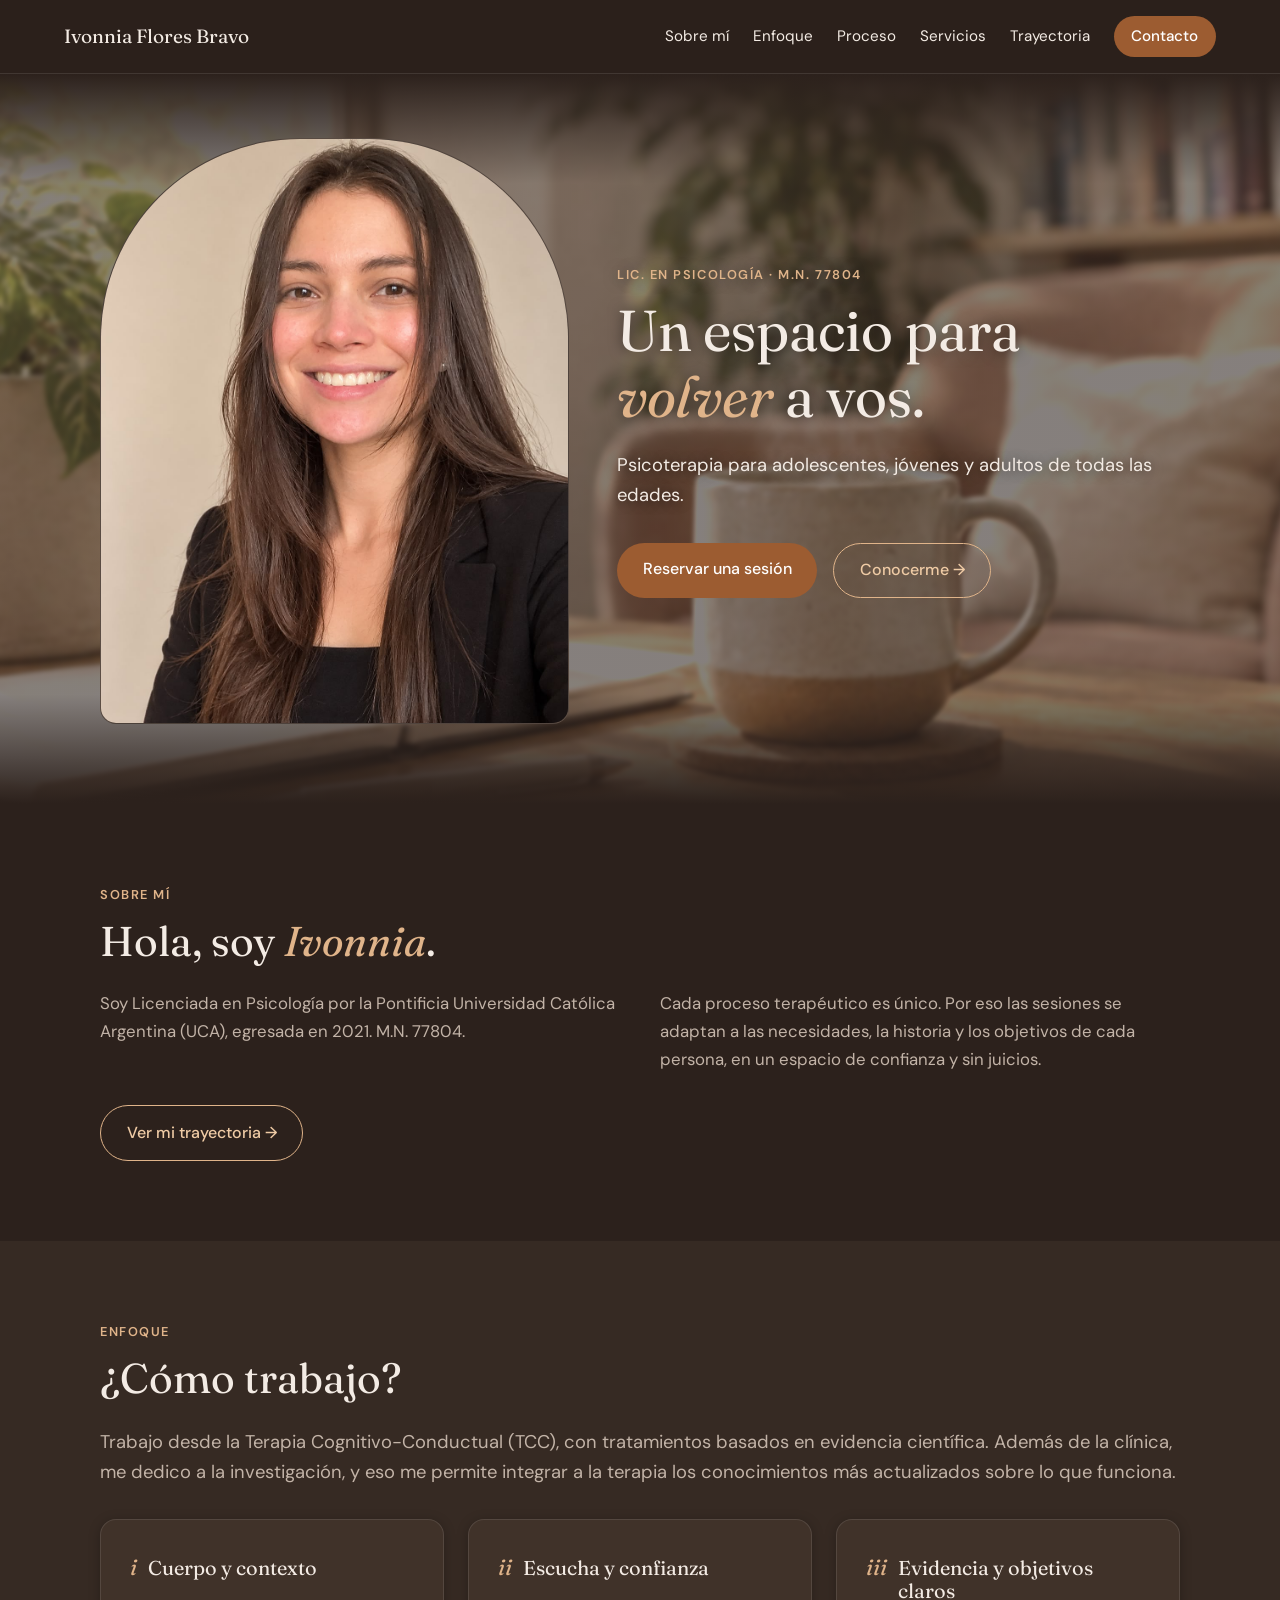
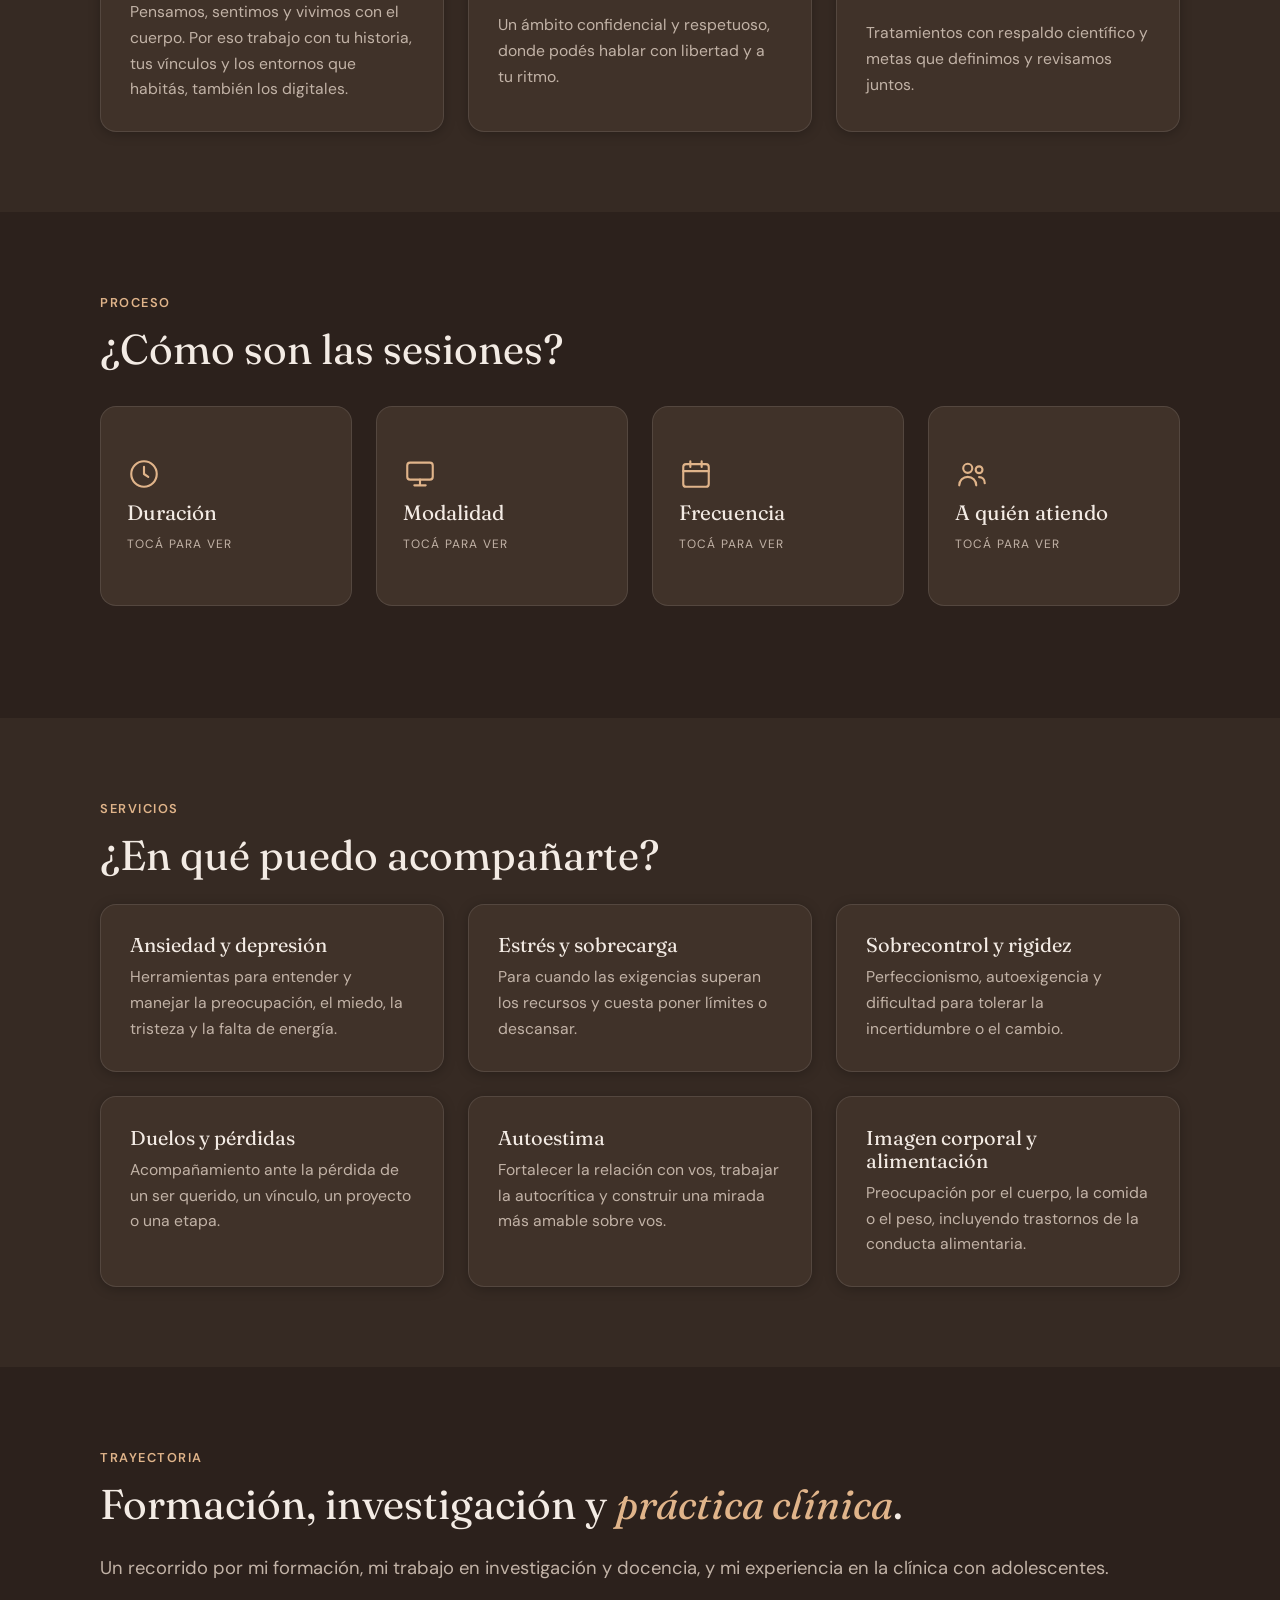
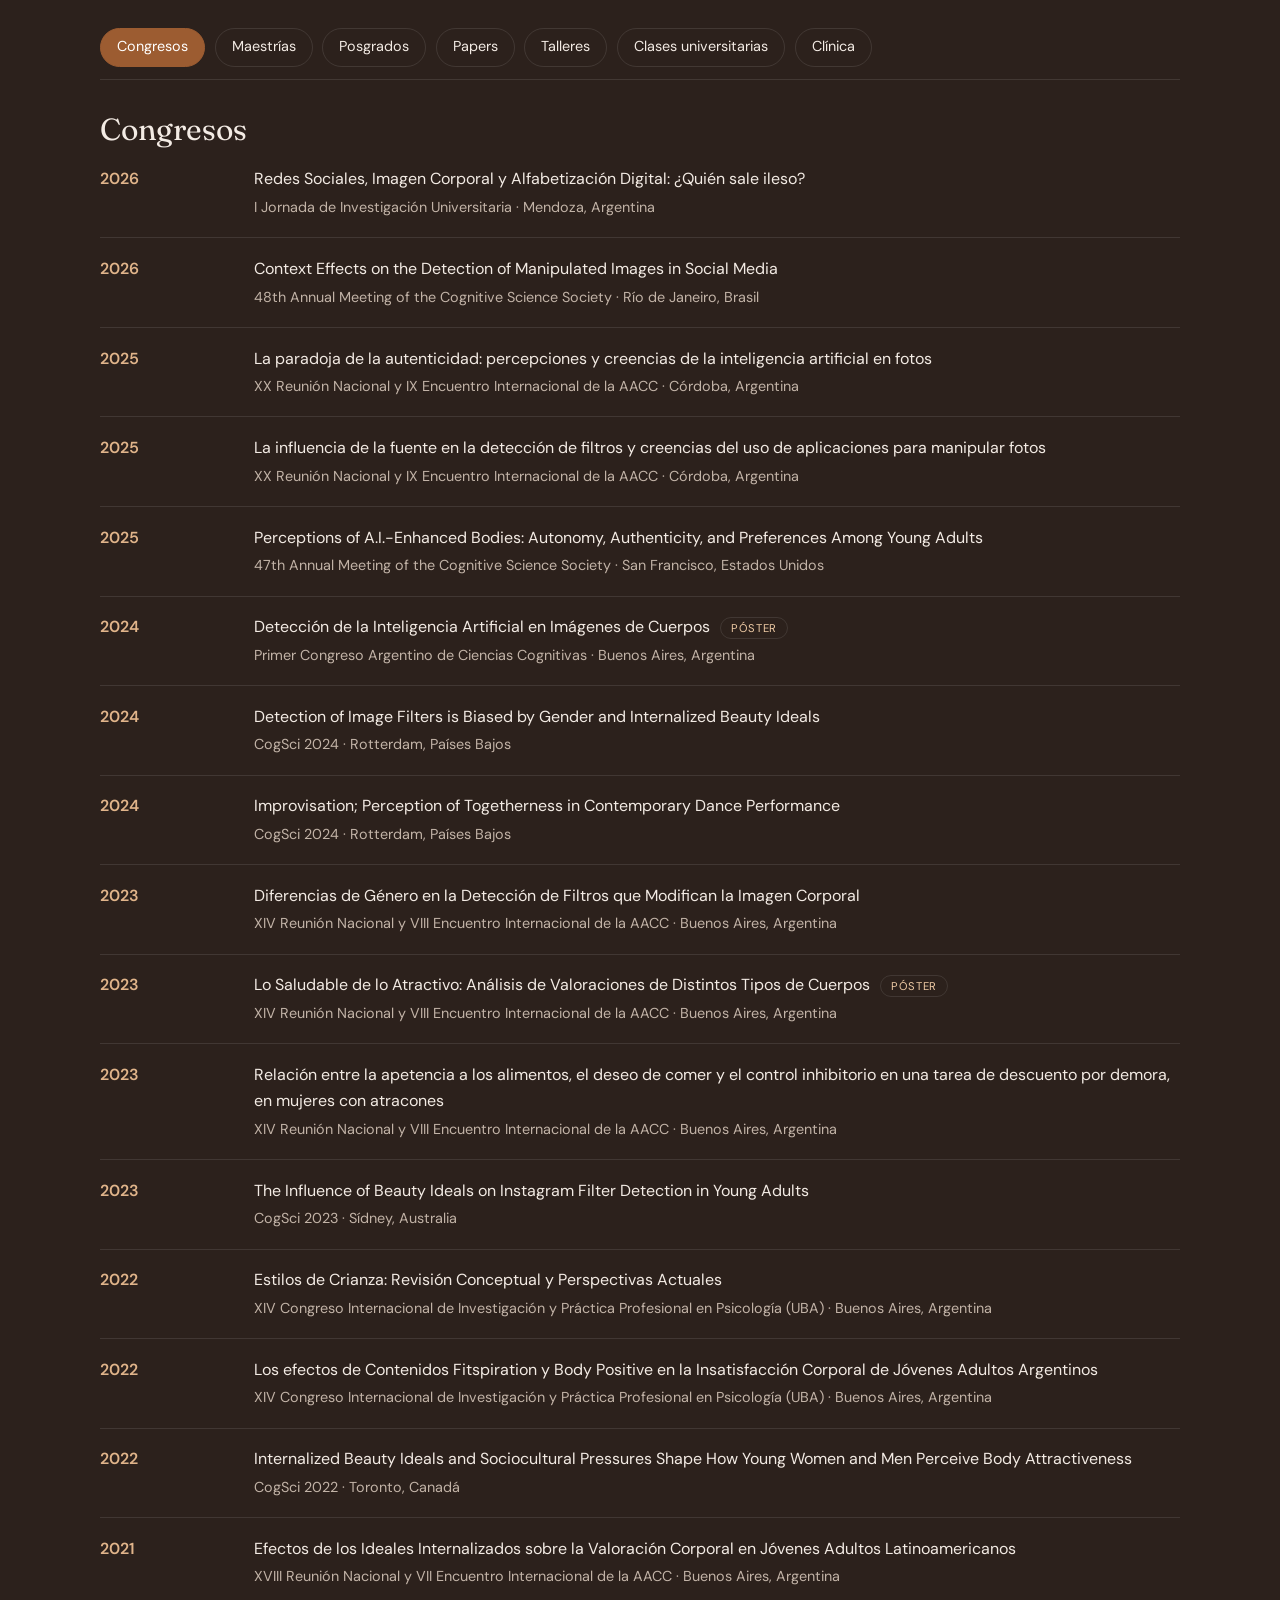
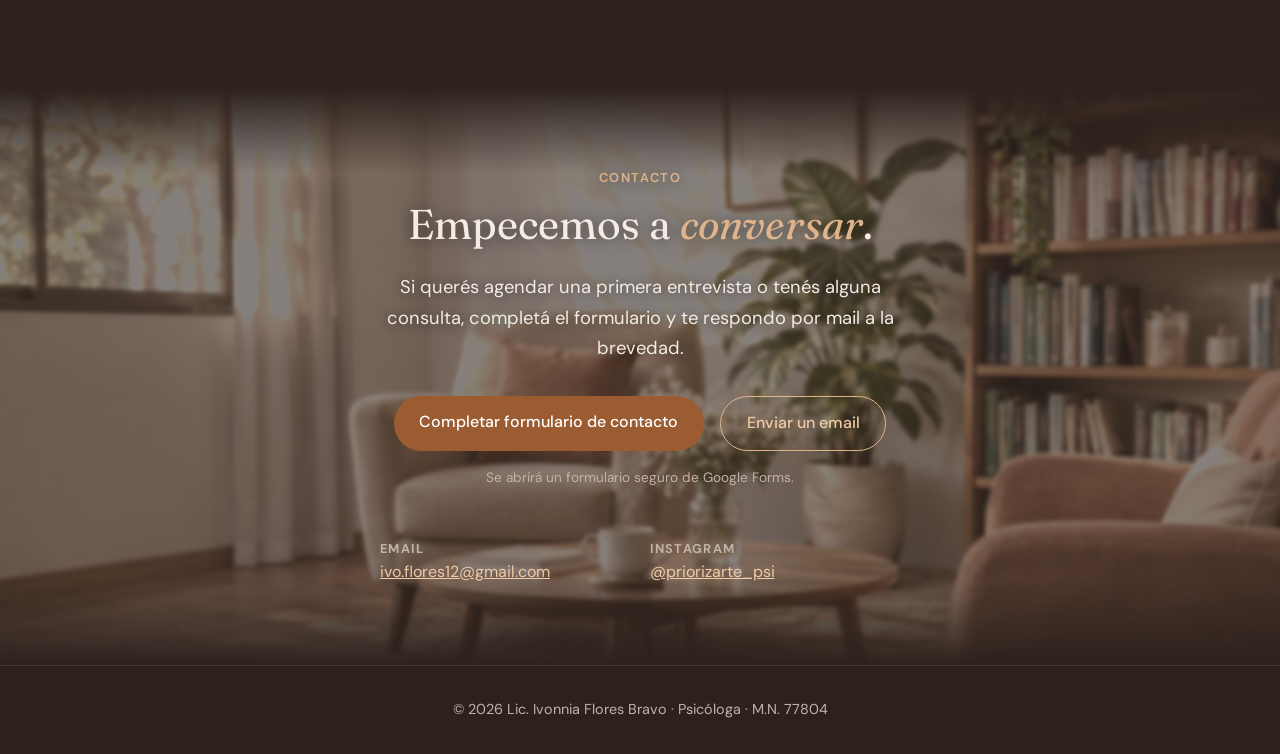
==== commit 12b58d8e: "fix minutos" ====
--- a/index.html
+++ b/index.html
@@ -8,7 +8,7 @@
   <link rel="canonical" href="https://licfloresbravo.vercel.app/">
   <link rel="icon" href="data:image/svg+xml,<svg xmlns=%22http://www.w3.org/2000/svg%22 viewBox=%220 0 100 100%22><text y=%22.9em%22 font-size=%2290%22>☕️</text></svg>">
   <meta name="theme-color" content="#2c211c">
-  <meta name="google-site-verification" content="google3909460939fb989d.html">
+  <meta name="google-site-verification" content="google-site-verification: google3909460939fb989d.html">
 
   <!-- Vista previa al compartir en WhatsApp, Instagram, etc. -->
   <meta property="og:type" content="website">
@@ -137,7 +137,7 @@
             </span>
             <span class="face face-back">
               <span class="face-label" aria-hidden="true">Duración</span>
-              <span class="face-value">Entre 55 y 60 minutos</span>
+              <span class="face-value">Entre 45 y 60 minutos</span>
             </span>
           </span>
         </button>
--- a/css/style.css
+++ b/css/style.css
@@ -279,6 +279,10 @@
   max-width: none;
 }
 
+#trayectoria > .lead {
+  max-width: none;
+}
+
 /* Tarjetas con número: "i  Título" en una sola línea */
 .card:has(.card-num) {
   display: grid;
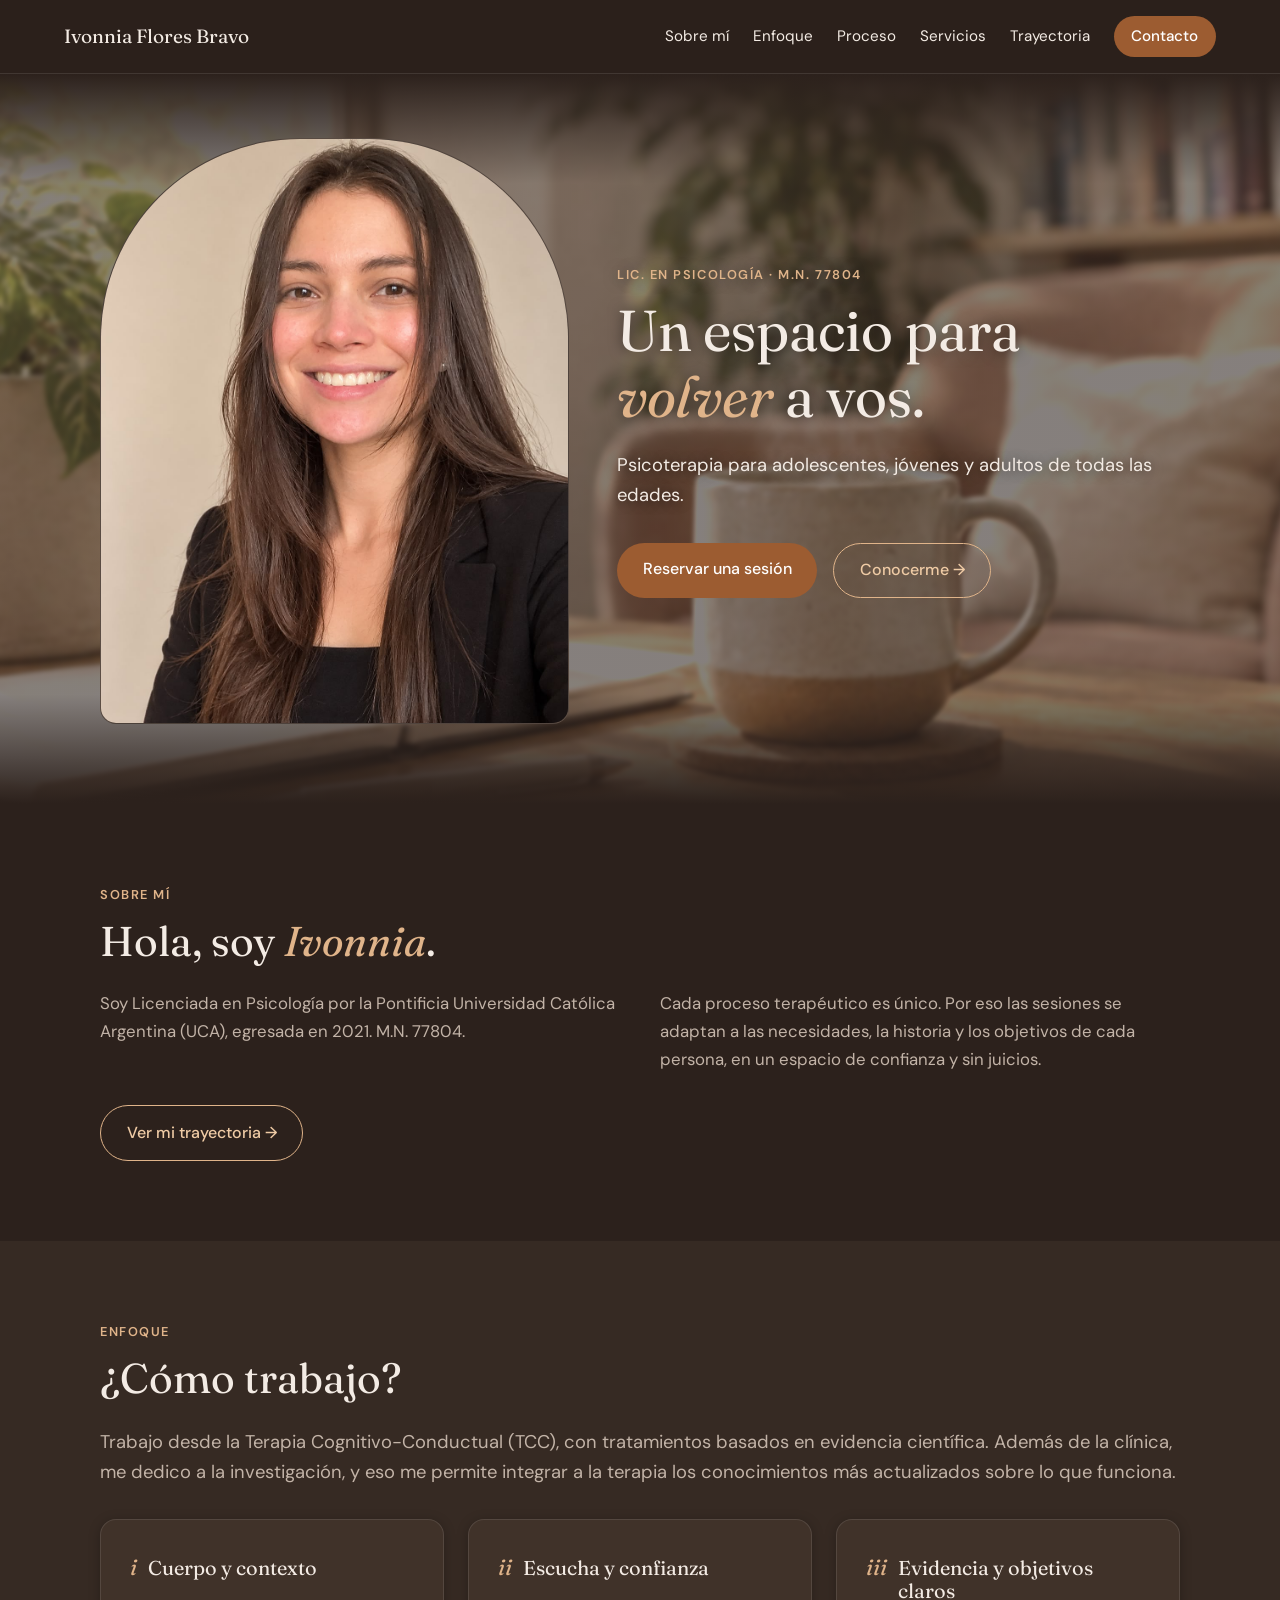
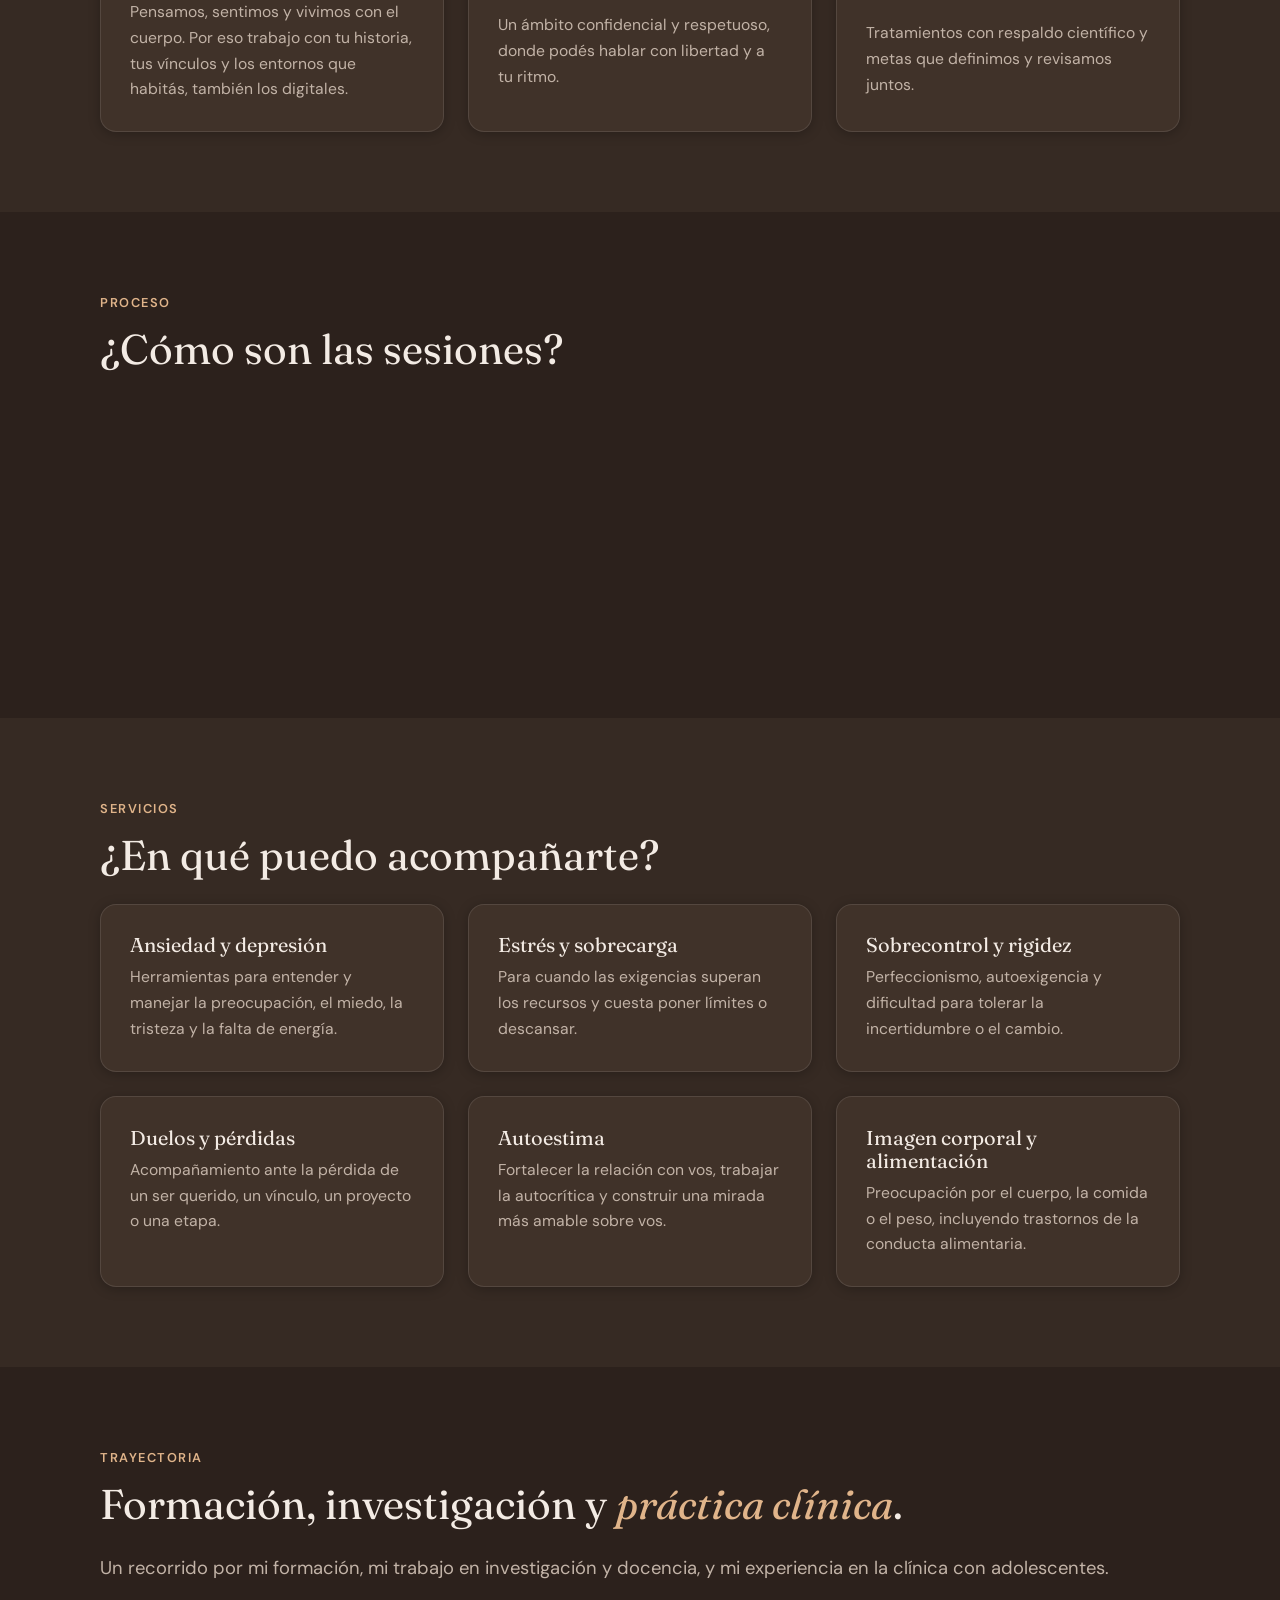
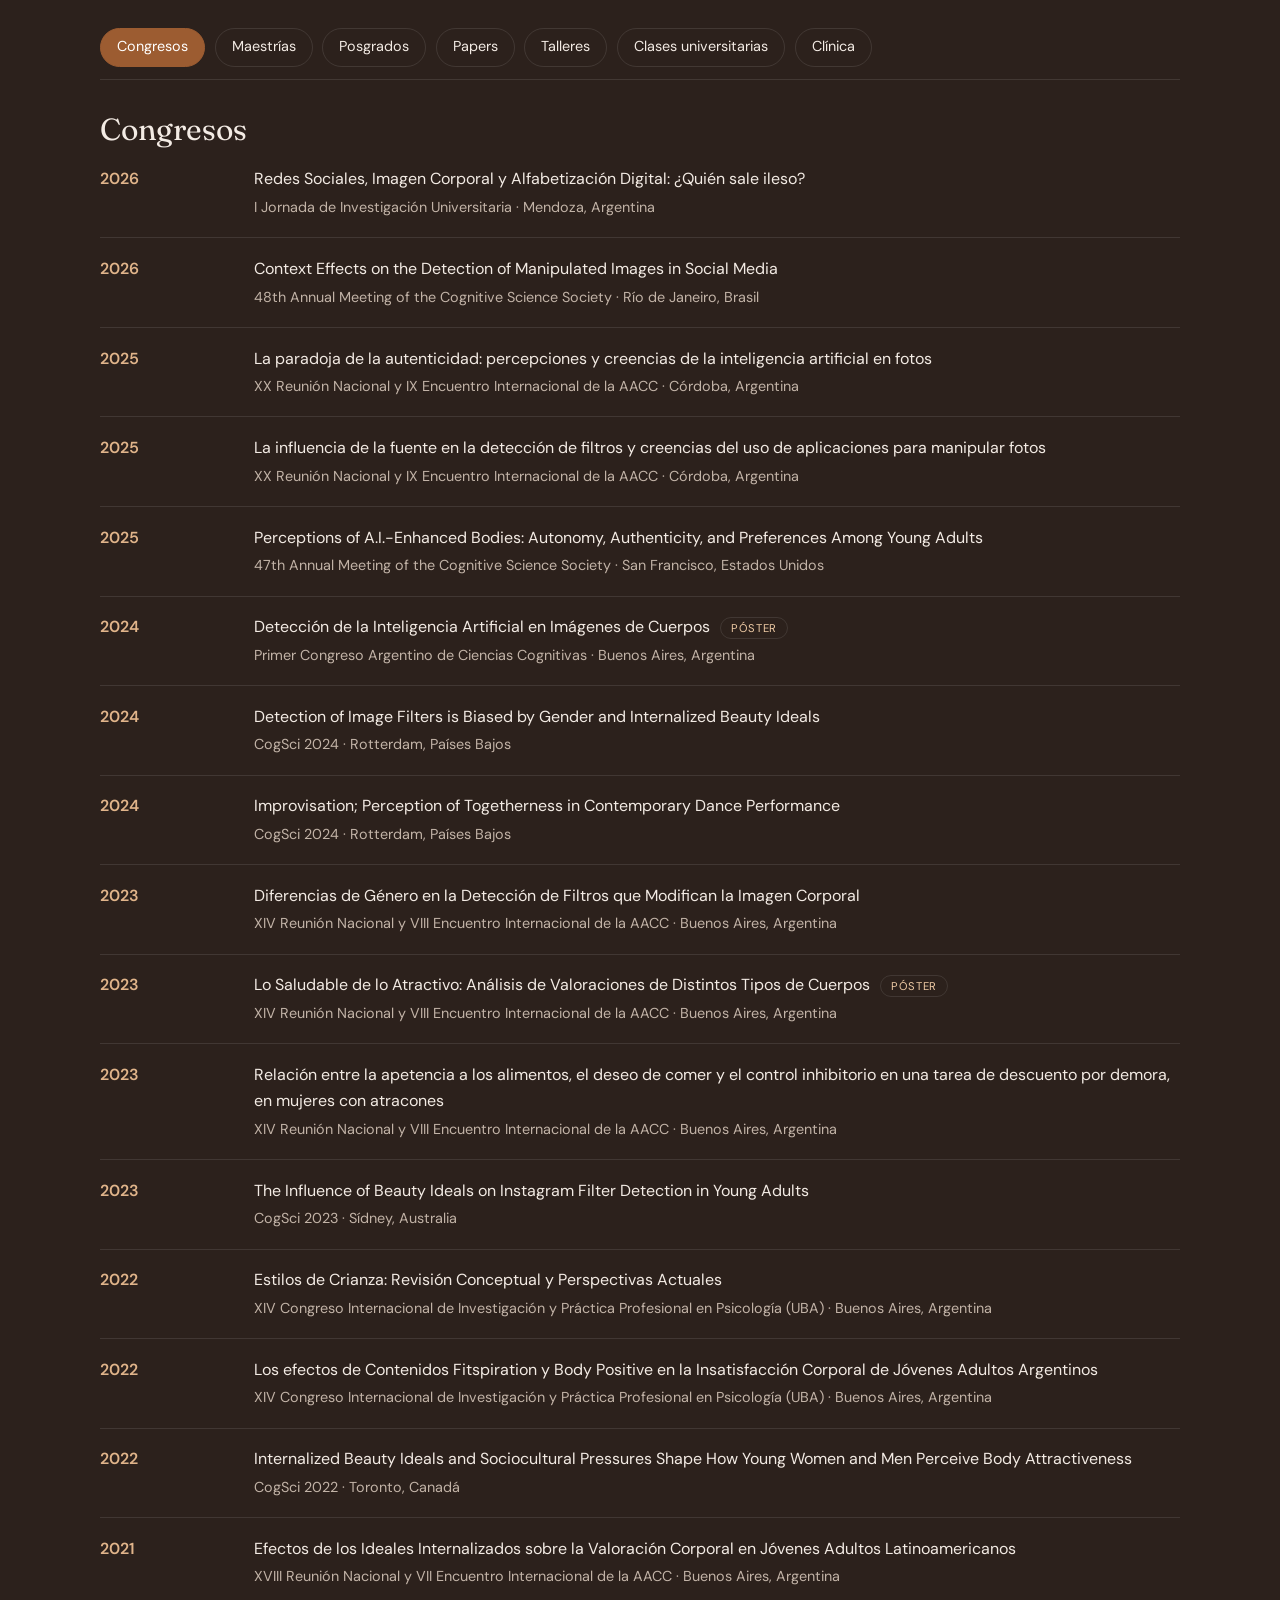
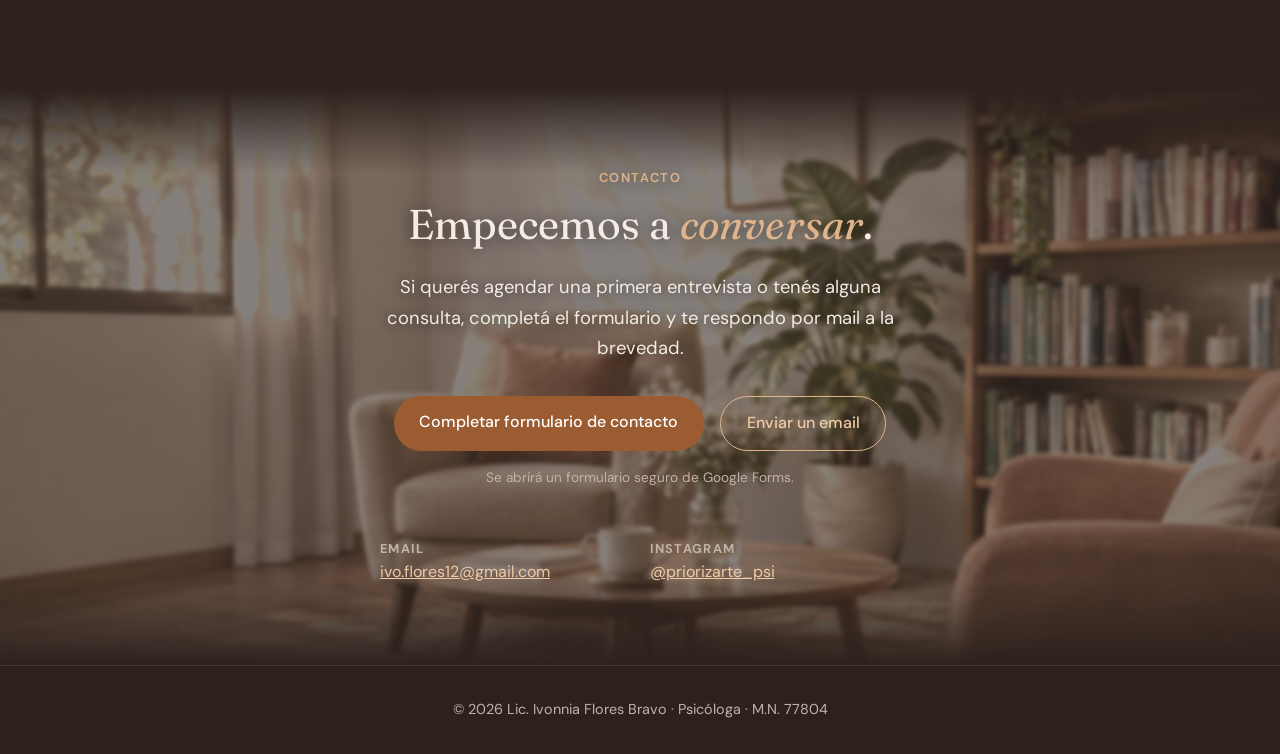
==== commit 07dad713: "email spam protection" ====
--- a/index.html
+++ b/index.html
@@ -336,11 +336,11 @@
       <p class="lead">Si querés agendar una primera entrevista o tenés alguna consulta, completá el formulario y te respondo por mail a la brevedad.</p>
       <div class="buttons">
         <a class="btn btn-primary" href="https://docs.google.com/forms/d/e/1FAIpQLSfD6TvOVO5gXTYibhX3zV-M5BLDc3sLOdgxdFjLSeKh6MTs6g/viewform?pli=1" target="_blank" rel="noopener">Completar formulario de contacto</a>
-        <a class="btn btn-ghost" href="mailto:ivo.flores12@gmail.com">Enviar un email</a>
+        <a class="btn btn-ghost" href="#" data-mail>Enviar un email</a>
       </div>
       <p class="note-form">Se abrirá un formulario seguro de Google Forms.</p>
       <ul class="contact-list">
-        <li><strong>Email</strong> <a href="mailto:ivo.flores12@gmail.com">ivo.flores12@gmail.com</a></li>
+        <li><strong>Email</strong> <a href="#" data-mail data-show></a></li>
         <li><strong>Instagram</strong> <a href="https://instagram.com/priorizarte_psi" target="_blank" rel="noopener">@priorizarte_psi</a></li>
       </ul>
     </section>
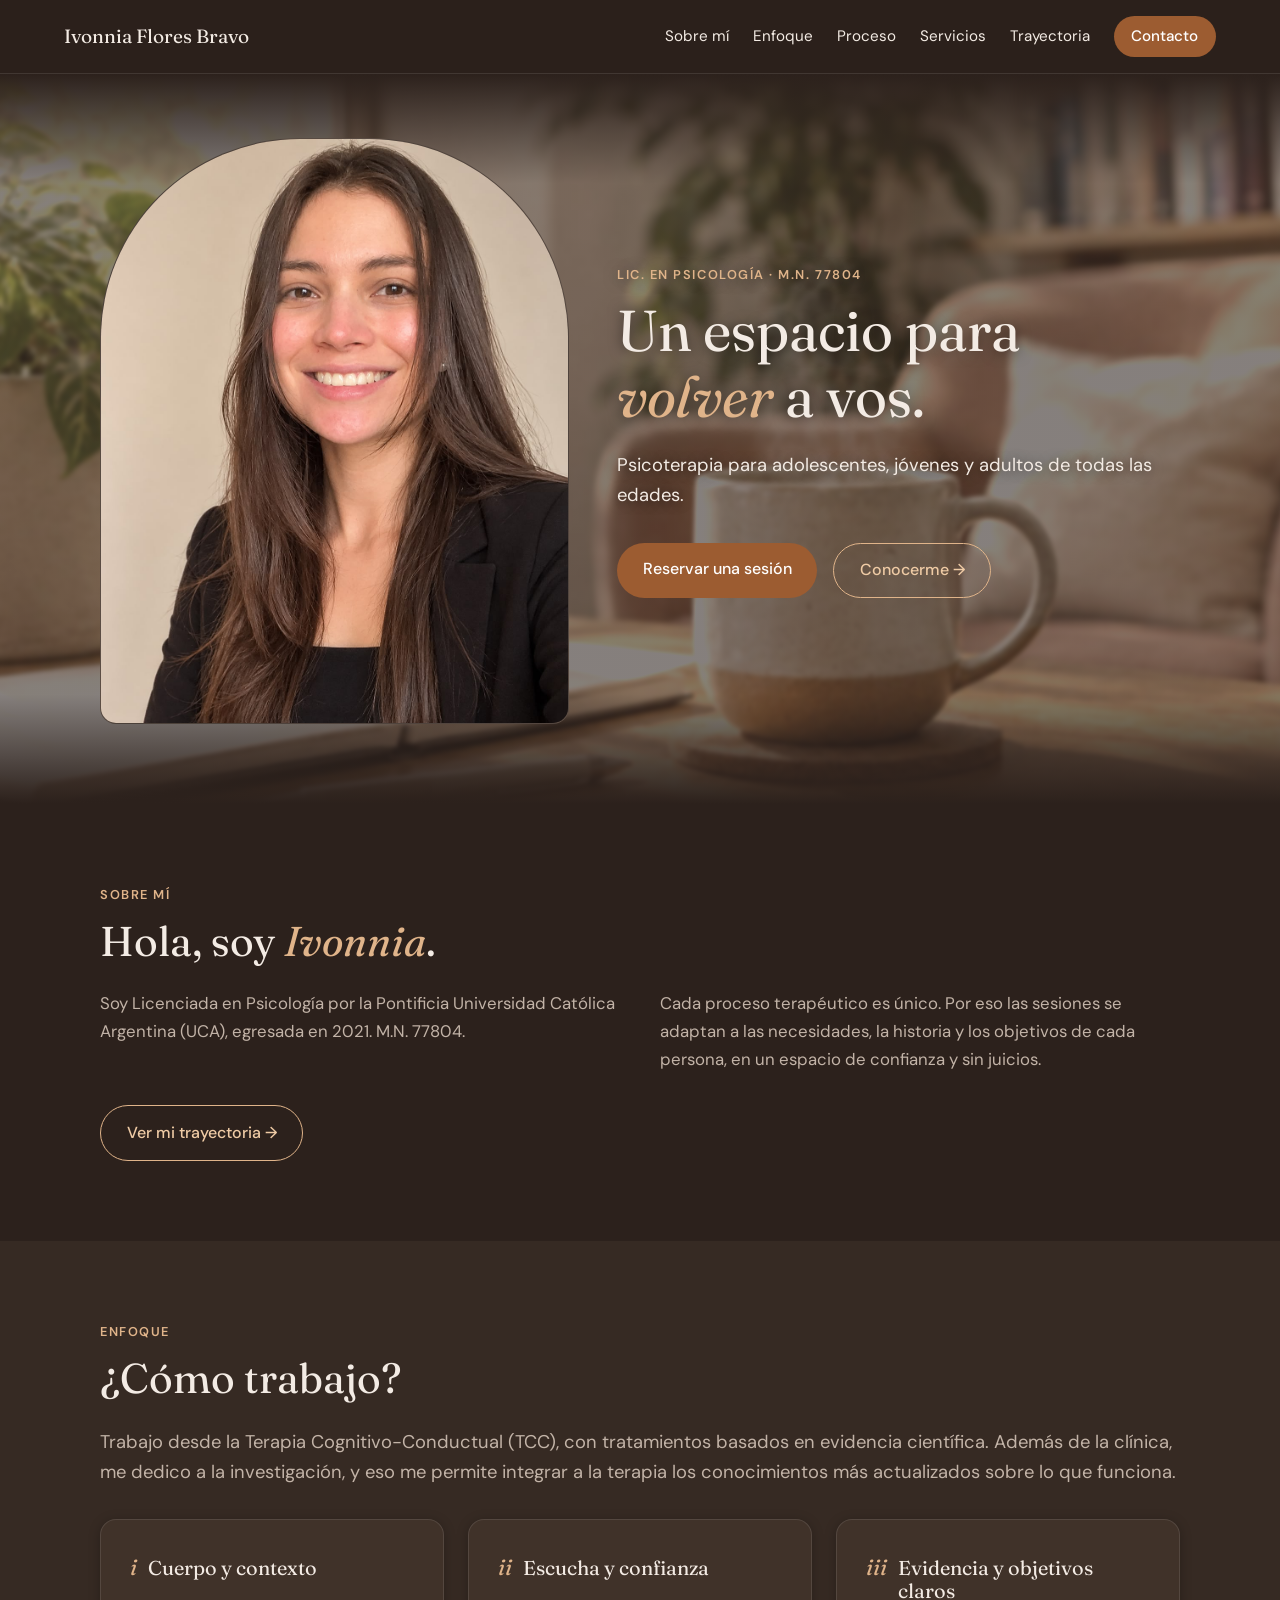
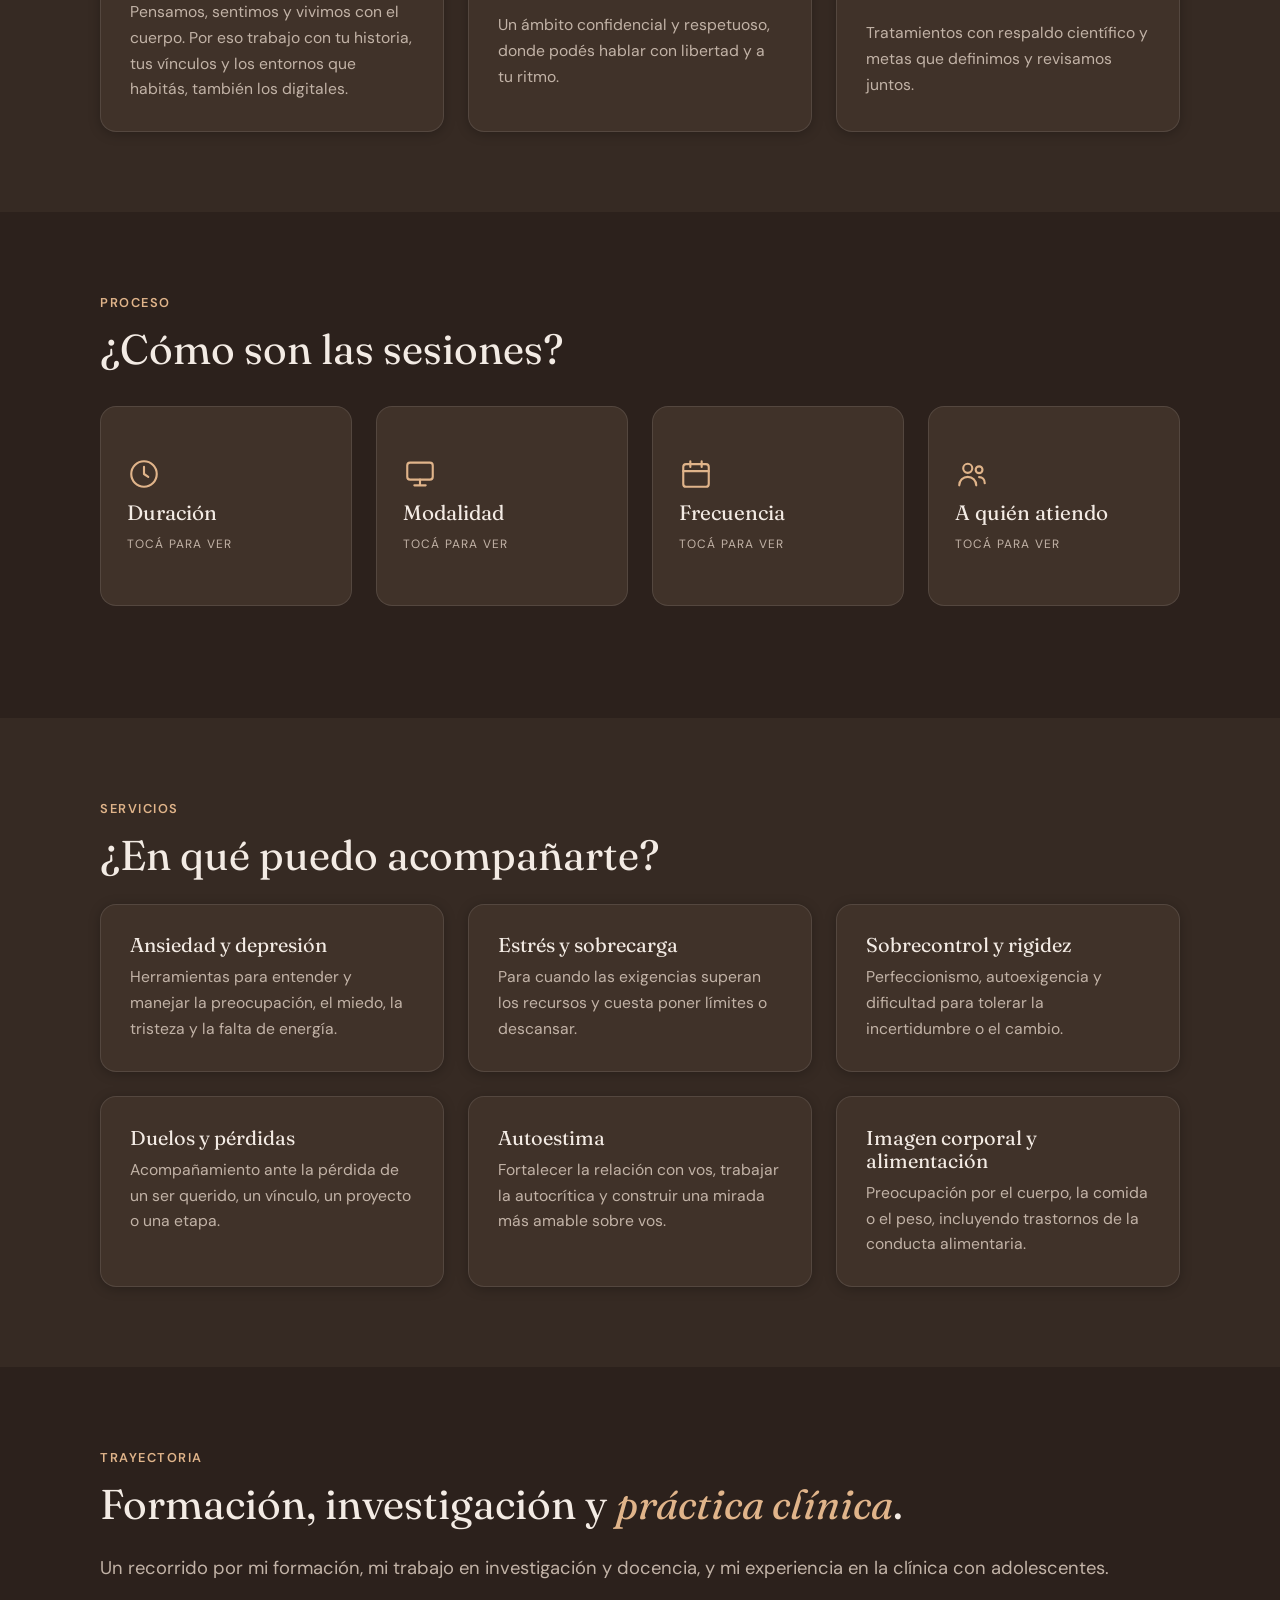
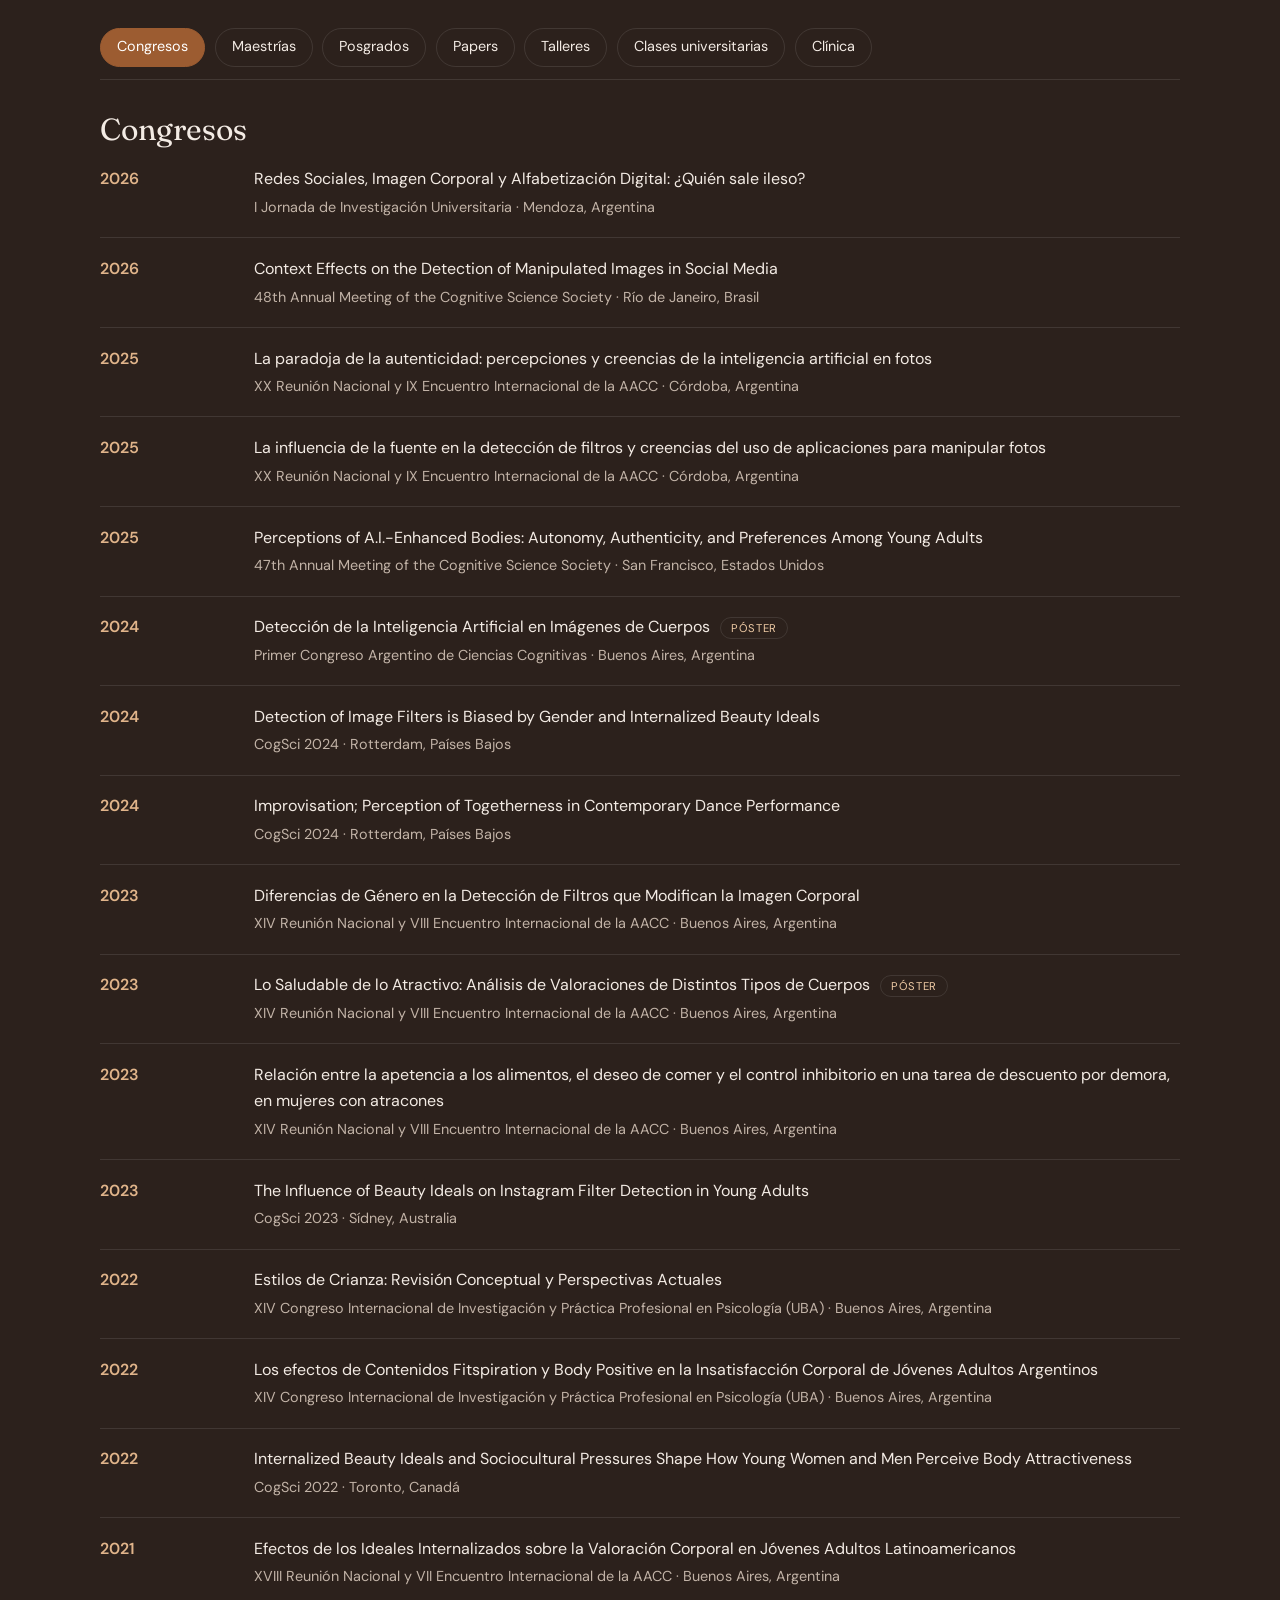
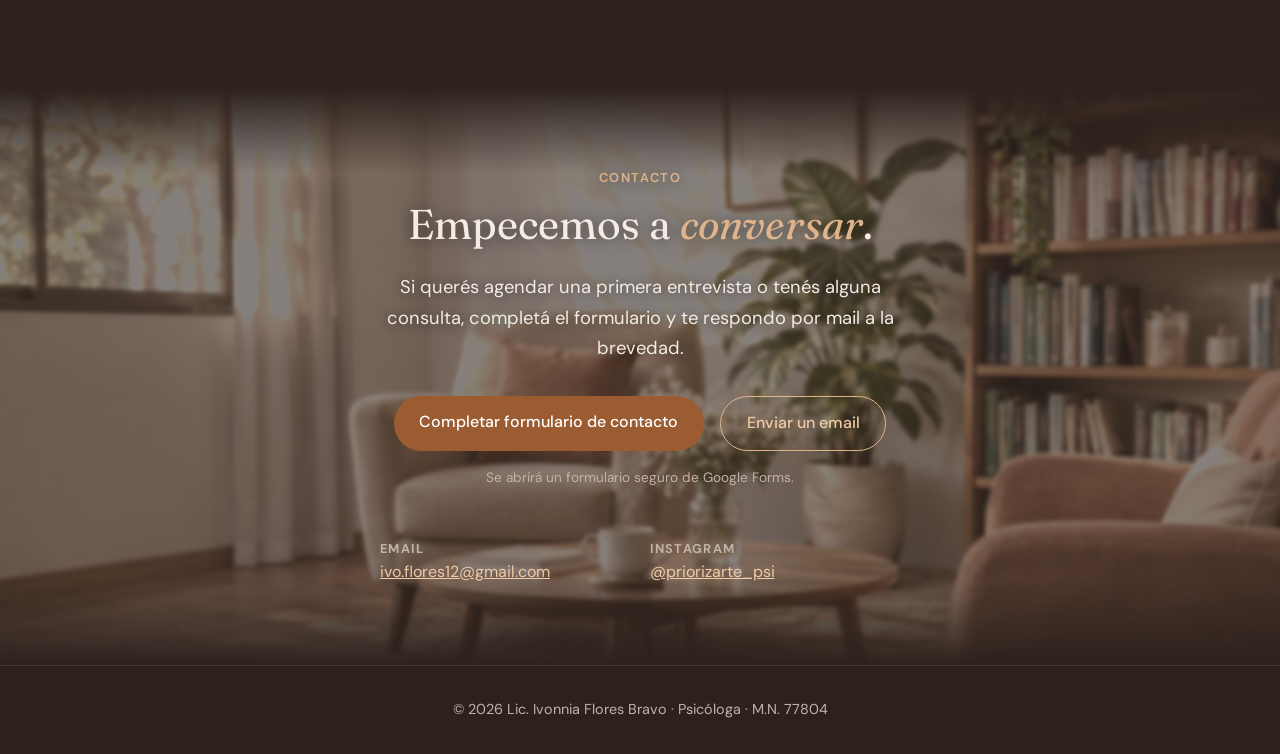
==== commit a61f4ab4: "verificación de Google por archivo HTML Co-Authored-By: Claude Opus 5.5 <noreply@anthropic.com>" ====
--- a/index.html
+++ b/index.html
@@ -8,7 +8,6 @@
   <link rel="canonical" href="https://licfloresbravo.vercel.app/">
   <link rel="icon" href="data:image/svg+xml,<svg xmlns=%22http://www.w3.org/2000/svg%22 viewBox=%220 0 100 100%22><text y=%22.9em%22 font-size=%2290%22>☕️</text></svg>">
   <meta name="theme-color" content="#2c211c">
-  <meta name="google-site-verification" content="google-site-verification: google3909460939fb989d.html">
 
   <!-- Vista previa al compartir en WhatsApp, Instagram, etc. -->
   <meta property="og:type" content="website">
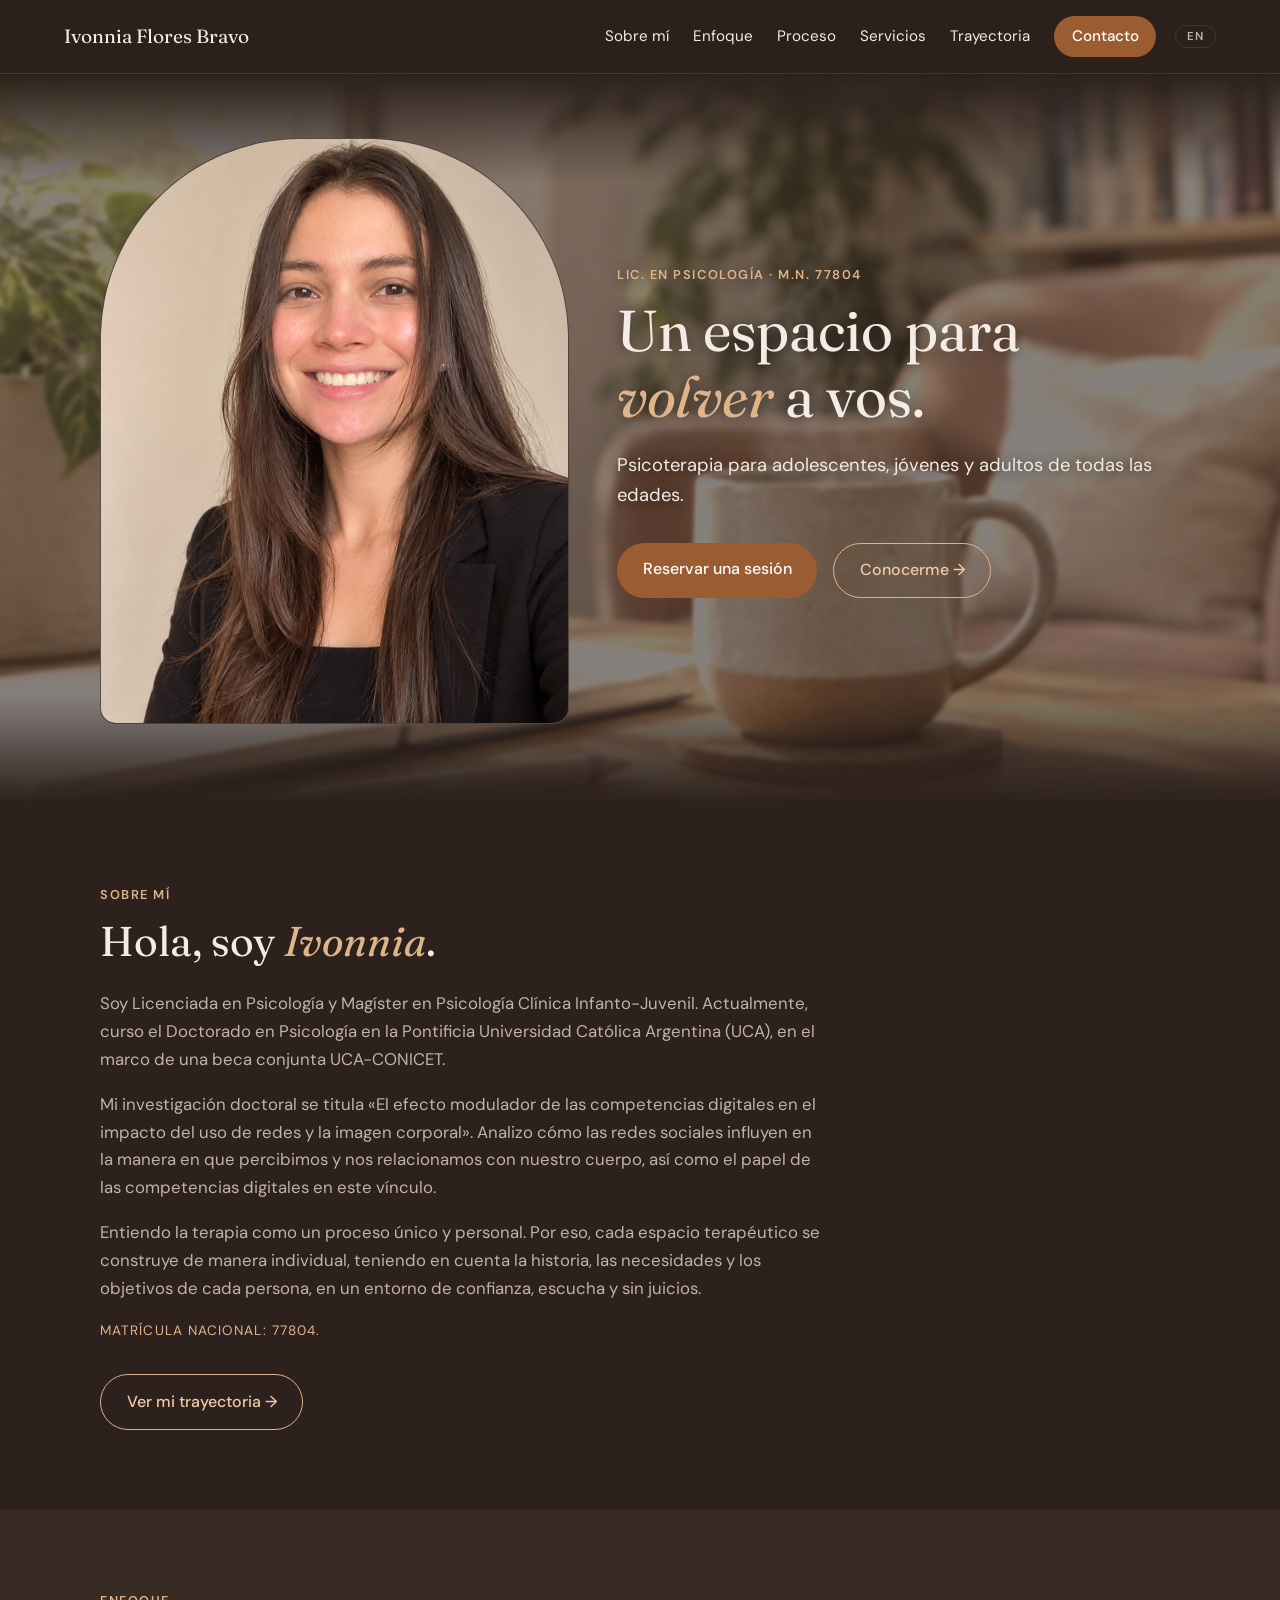
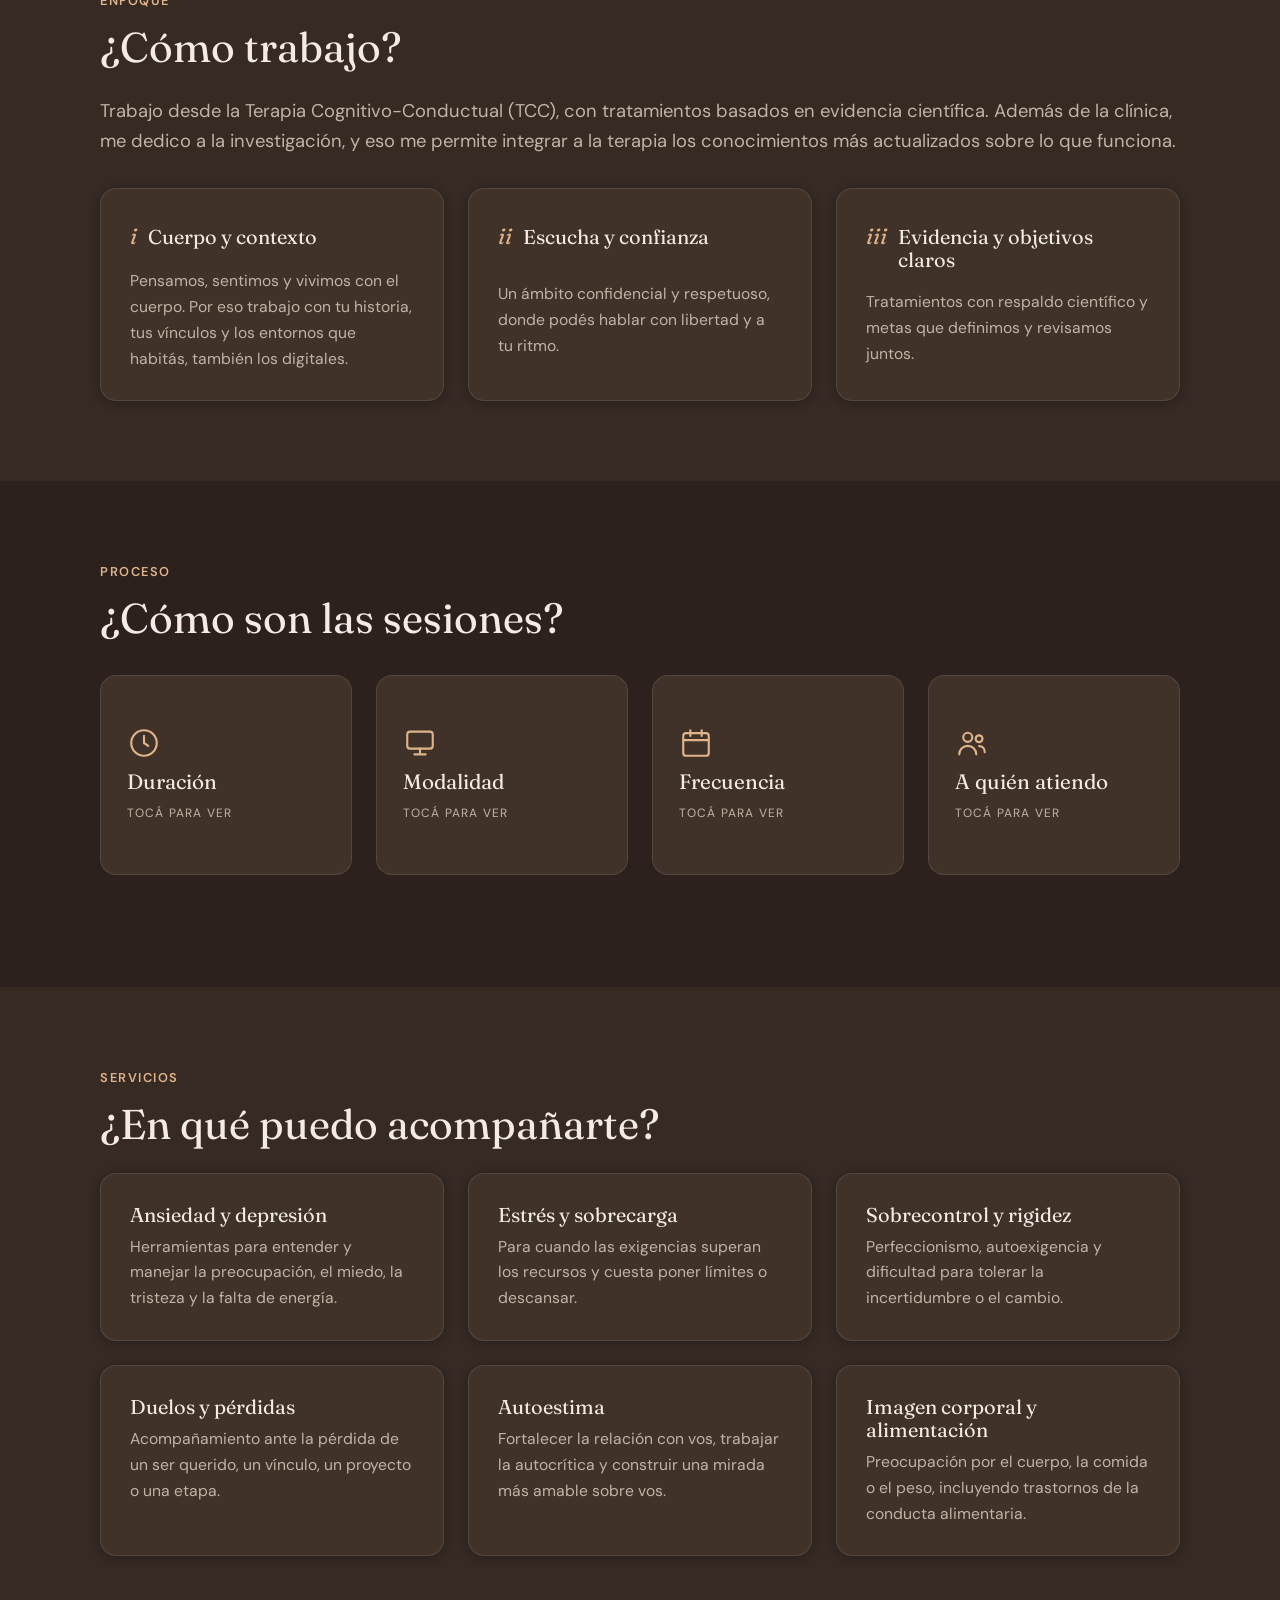
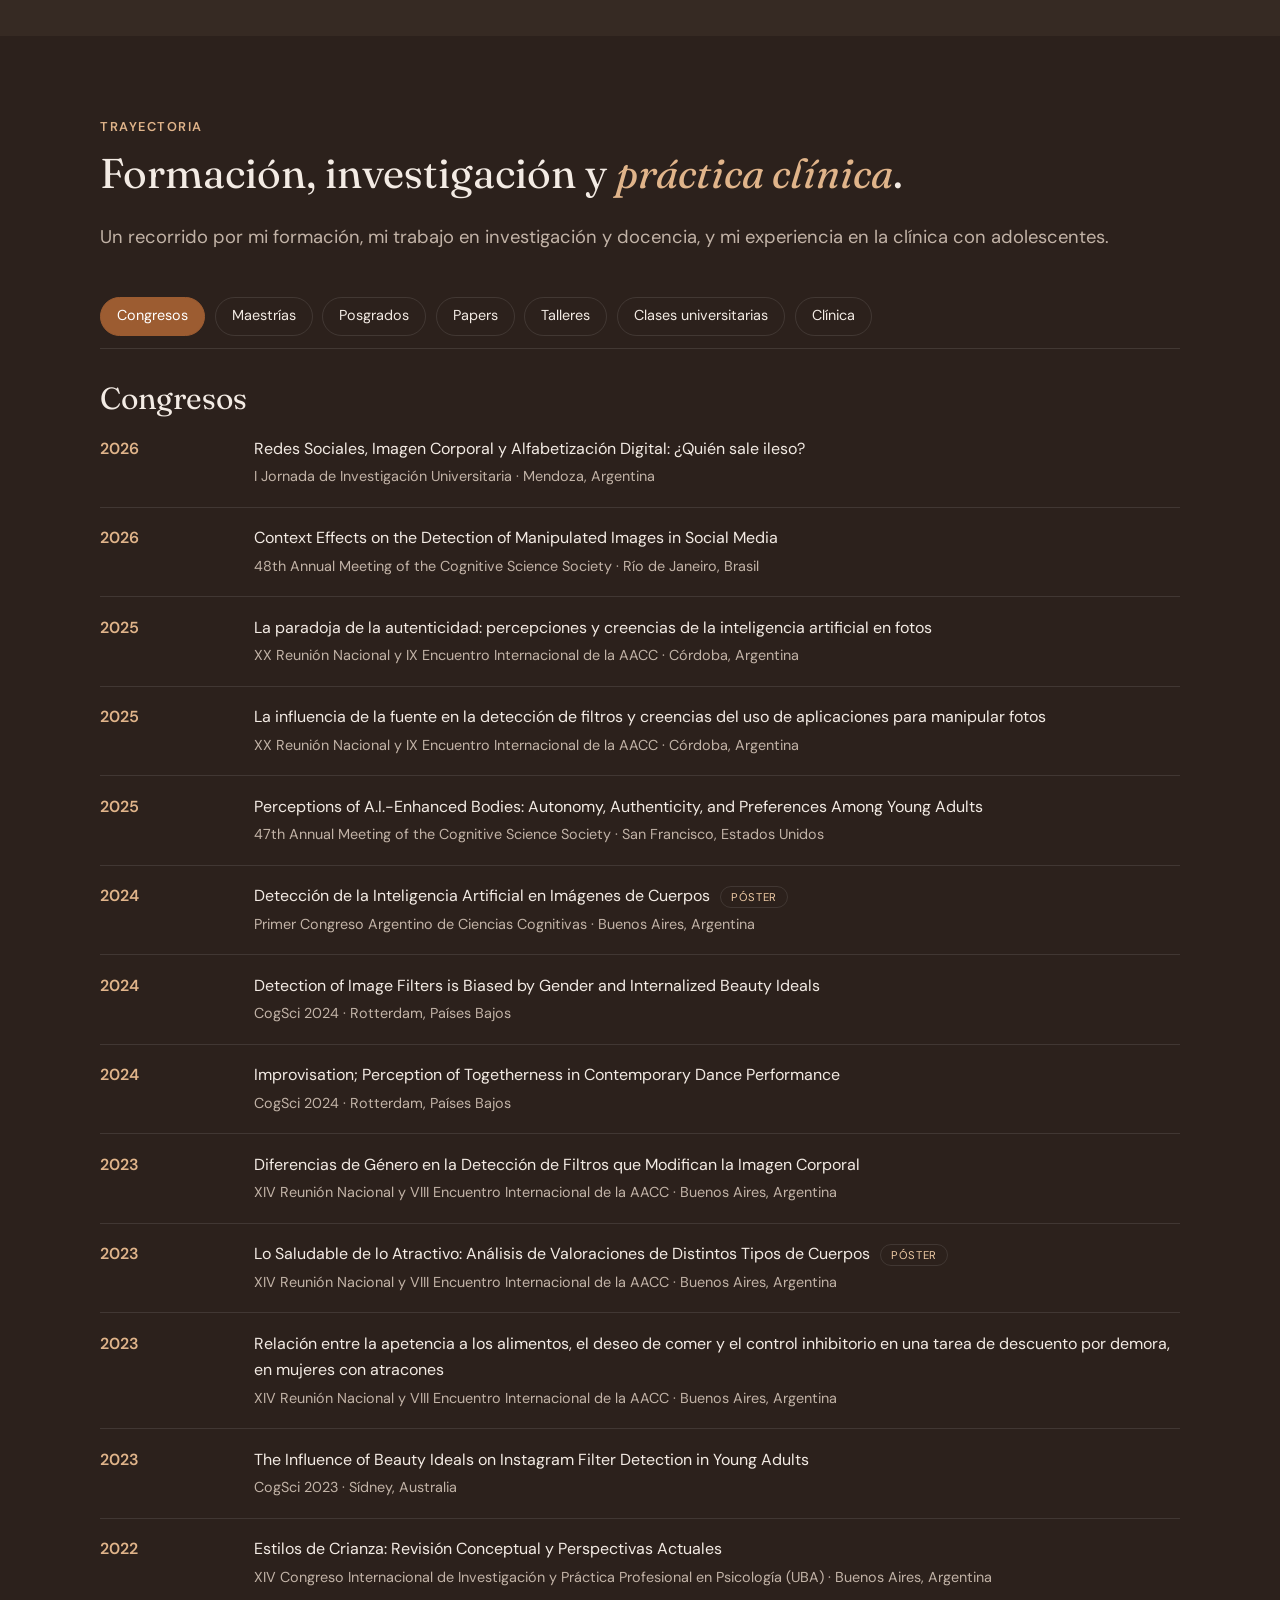
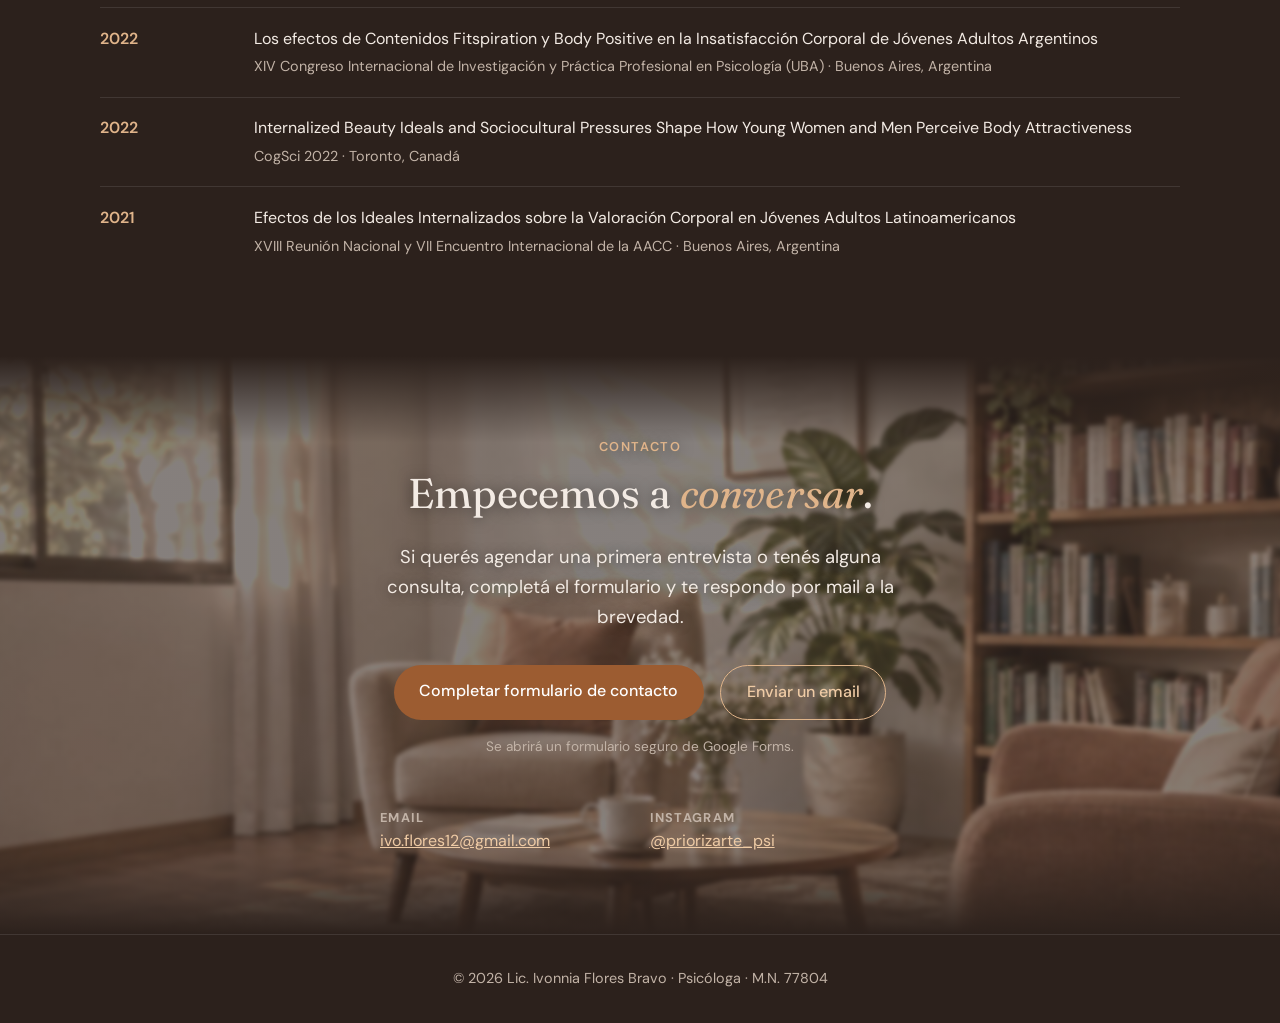
==== commit 07e72b7e: "Add English version, redesign mobile menu, update About text - New /en/ page with EN/ES toggle in th" ====
--- a/index.html
+++ b/index.html
@@ -3,16 +3,19 @@
 <head>
   <meta charset="UTF-8">
   <meta name="viewport" content="width=device-width, initial-scale=1.0">
-  <title>Lic. Ivonnia Flores Bravo | Psicóloga TCC online</title>
-  <meta name="description" content="Lic. Ivonnia Flores Bravo, psicóloga (M.N. 77804). Terapia cognitivo-conductual basada en evidencia para adolescentes, jóvenes y adultos. Sesiones online.">
+  <title>Lic. Ivonnia Flores Bravo | Psicóloga TCC</title>
+  <meta name="description" content="Lic. Ivonnia Flores Bravo, psicóloga (M.N. 77804). Terapia cognitivo-conductual basada en evidencia para adolescentes, jóvenes y adultos. Sesiones virtuales.">
   <link rel="canonical" href="https://licfloresbravo.vercel.app/">
+  <link rel="alternate" hreflang="es" href="https://licfloresbravo.vercel.app/">
+  <link rel="alternate" hreflang="en" href="https://licfloresbravo.vercel.app/en/">
+  <link rel="alternate" hreflang="x-default" href="https://licfloresbravo.vercel.app/">
   <link rel="icon" href="data:image/svg+xml,<svg xmlns=%22http://www.w3.org/2000/svg%22 viewBox=%220 0 100 100%22><text y=%22.9em%22 font-size=%2290%22>☕️</text></svg>">
   <meta name="theme-color" content="#2c211c">
 
   <!-- Vista previa al compartir en WhatsApp, Instagram, etc. -->
   <meta property="og:type" content="website">
   <meta property="og:locale" content="es_AR">
-  <meta property="og:title" content="Lic. Ivonnia Flores Bravo | Psicóloga TCC online">
+  <meta property="og:title" content="Lic. Ivonnia Flores Bravo | Psicóloga TCC">
   <meta property="og:description" content="Terapia cognitivo-conductual basada en evidencia para adolescentes, jóvenes y adultos.">
   <meta property="og:url" content="https://licfloresbravo.vercel.app/">
   <meta property="og:image" content="https://licfloresbravo.vercel.app/img/fondo-consultorio.jpg">
@@ -38,7 +41,7 @@
         "name": "Lic. Ivonnia Flores Bravo - Psicóloga",
         "url": "https://licfloresbravo.vercel.app/",
         "image": "https://licfloresbravo.vercel.app/img/fondo-consultorio.jpg",
-        "description": "Psicoterapia cognitivo-conductual basada en evidencia para adolescentes, jóvenes, adultos y adultos mayores. Sesiones online.",
+        "description": "Psicoterapia cognitivo-conductual basada en evidencia para adolescentes, jóvenes, adultos y adultos mayores. Sesiones virtuales.",
         "areaServed": "Argentina",
         "sameAs": ["https://instagram.com/priorizarte_psi"]
       }
@@ -56,16 +59,22 @@
 
   <header class="header">
     <a href="#inicio" class="logo">Ivonnia Flores Bravo</a>
-    <button class="menu-btn" id="menuBtn" aria-label="Abrir menú" aria-expanded="false">☰</button>
-    <nav class="nav" id="nav">
-      <a href="#sobre-mi">Sobre mí</a>
-      <a href="#enfoque">Enfoque</a>
-      <a href="#proceso">Proceso</a>
-      <a href="#servicios">Servicios</a>
-      <a href="#trayectoria">Trayectoria</a>
-      <a href="#contacto" class="nav-cta">Contacto</a>
-    </nav>
+    <div class="header-right">
+      <nav class="nav" id="nav">
+        <a href="#sobre-mi">Sobre mí</a>
+        <a href="#enfoque">Enfoque</a>
+        <a href="#proceso">Proceso</a>
+        <a href="#servicios">Servicios</a>
+        <a href="#trayectoria">Trayectoria</a>
+        <a href="#contacto" class="nav-cta">Contacto</a>
+      </nav>
+      <a href="en/" class="lang-btn" lang="en" hreflang="en" aria-label="View this page in English">EN</a>
+      <button class="menu-btn" id="menuBtn" aria-label="Abrir menú" aria-expanded="false" aria-controls="nav">
+        <span></span><span></span><span></span>
+      </button>
+    </div>
   </header>
+  <div class="nav-backdrop" id="navBackdrop" hidden></div>
 
   <main>
 
@@ -91,9 +100,11 @@
     <section class="section" id="sobre-mi">
       <p class="eyebrow">Sobre mí</p>
       <h2>Hola, soy <em>Ivonnia</em>.</h2>
-      <div class="two-col">
-        <p>Soy Licenciada en Psicología por la Pontificia Universidad Católica Argentina (UCA), egresada en 2021. M.N. 77804.</p>
-        <p>Cada proceso terapéutico es único. Por eso las sesiones se adaptan a las necesidades, la historia y los objetivos de cada persona, en un espacio de confianza y sin juicios.</p>
+      <div class="about-text">
+        <p>Soy Licenciada en Psicología y Magíster en Psicología Clínica Infanto-Juvenil. Actualmente, curso el Doctorado en Psicología en la Pontificia Universidad Católica Argentina (UCA), en el marco de una beca conjunta UCA-CONICET.</p>
+        <p>Mi investigación doctoral se titula «El efecto modulador de las competencias digitales en el impacto del uso de redes y la imagen corporal». Analizo cómo las redes sociales influyen en la manera en que percibimos y nos relacionamos con nuestro cuerpo, así como el papel de las competencias digitales en este vínculo.</p>
+        <p>Entiendo la terapia como un proceso único y personal. Por eso, cada espacio terapéutico se construye de manera individual, teniendo en cuenta la historia, las necesidades y los objetivos de cada persona, en un entorno de confianza, escucha y sin juicios.</p>
+        <p class="about-mn">Matrícula Nacional: 77804.</p>
       </div>
       <a href="#trayectoria" class="btn btn-ghost btn-more">Ver mi trayectoria →</a>
     </section>
@@ -243,7 +254,7 @@
         <h3 class="block-title">Maestrías y doctorado</h3>
         <ul class="tl">
           <li><b>2023 – presente</b><p>Doctorado, becaria doctoral <span class="tag">En curso</span><small>Pontificia Universidad Católica Argentina y CONICET · Tesis: el efecto modulador de las competencias digitales en el impacto del uso de redes sociales en la imagen corporal</small></p></li>
-          <li><b>2023 – 2024</b><p>Máster Online en Psicología Clínica Infanto Juvenil<small>TECH Institute · España</small></p></li>
+          <li><b>2023 – 2024</b><p>Máster en Psicología Clínica Infanto Juvenil<small>TECH Institute · España</small></p></li>
         </ul>
       </div>
 
@@ -297,8 +308,8 @@
         <p class="block-note">Talleres diseñados y dictados para estudiantes de nivel secundario y docentes, desde 2024.</p>
         <ul class="tl">
           <li><b>Presencial</b><p>Imagen Corporal, Alimentación y Redes Sociales<small>Para alumnas de 7.º grado · Colegio Mater Ter Admirabilis</small></p></li>
-          <li><b>Online</b><p>¿Cómo acompañar al adolescente?<small>Para docentes de grado medio</small></p></li>
-          <li><b>Online</b><p>Neurodiversidad: estrategias para trabajar en aulas heterogéneas<small>Para docentes de grado medio</small></p></li>
+          <li><b>Virtual</b><p>¿Cómo acompañar al adolescente?<small>Para docentes de grado medio</small></p></li>
+          <li><b>Virtual</b><p>Neurodiversidad: estrategias para trabajar en aulas heterogéneas<small>Para docentes de grado medio</small></p></li>
           <li><b>Presencial</b><p>Armado de CV y Entrevista Laboral<small>Para alumnos del último año del colegio · UCA</small></p></li>
         </ul>
       </div>
@@ -347,6 +358,12 @@
 
   </main>
 
+  <!-- Barra fija de reserva (solo celular) -->
+  <div class="sticky-cta" id="stickyCta" aria-hidden="true">
+    <span class="sticky-cta-text">¿Empezamos?</span>
+    <a href="#contacto" class="sticky-cta-btn" tabindex="-1">Reservar una sesión</a>
+  </div>
+
   <footer class="footer">
     <p>© <span id="year"></span> Lic. Ivonnia Flores Bravo · Psicóloga · M.N. 77804</p>
   </footer>
--- a/css/style.css
+++ b/css/style.css
@@ -34,7 +34,7 @@
 
 /* Header */
 .header {
-  position: sticky; top: 0; z-index: 10;
+  position: sticky; top: 0; z-index: 20;
   display: flex; justify-content: space-between; align-items: center;
   padding: 1rem 5%;
   background: rgba(44, 33, 28, .92);
@@ -47,7 +47,44 @@
 .nav a:hover { color: var(--accent); }
 .nav-cta { background: var(--btn); color: var(--on-btn) !important; padding: .5rem 1.1rem; border-radius: 999px; font-weight: 500; }
 .nav-cta:hover { background: var(--btn-hover); color: var(--on-btn) !important; }
-.menu-btn { display: none; background: none; border: 0; font-size: 1.6rem; cursor: pointer; color: var(--text); }
+.header-right { display: flex; align-items: center; gap: 1.2rem; }
+
+/* Botón de idioma */
+.lang-btn {
+  font-size: .72rem; font-weight: 600; letter-spacing: .12em;
+  color: var(--muted); text-decoration: none;
+  border: 1px solid var(--line); border-radius: 999px;
+  padding: .3rem .65rem; line-height: 1;
+  transition: .2s;
+}
+.lang-btn:hover { color: var(--accent-dark); border-color: var(--accent); }
+
+/* Botón hamburguesa: tres rayitas que se vuelven una X */
+.menu-btn {
+  display: none; position: relative;
+  width: 40px; height: 40px; margin-right: -8px;
+  background: none; border: 0; cursor: pointer; border-radius: 10px;
+}
+.menu-btn span {
+  position: absolute; left: 9px; right: 9px; height: 2px;
+  background: var(--text); border-radius: 2px;
+  transition: transform .3s ease, opacity .2s ease, top .3s ease;
+}
+.menu-btn span:nth-child(1) { top: 13px; }
+.menu-btn span:nth-child(2) { top: 19px; }
+.menu-btn span:nth-child(3) { top: 25px; }
+.menu-btn[aria-expanded="true"] span:nth-child(1) { top: 19px; transform: rotate(45deg); }
+.menu-btn[aria-expanded="true"] span:nth-child(2) { opacity: 0; }
+.menu-btn[aria-expanded="true"] span:nth-child(3) { top: 19px; transform: rotate(-45deg); }
+.menu-btn:focus-visible { outline: 2px solid var(--accent); }
+
+/* Fondo oscuro detrás del menú abierto: tocarlo cierra el menú */
+.nav-backdrop {
+  position: fixed; inset: 0; z-index: 15;
+  background: rgba(20, 14, 11, .55);
+  backdrop-filter: blur(2px); -webkit-backdrop-filter: blur(2px);
+  animation: fadeIn .25s ease both;
+}
 
 /* Secciones */
 .section { max-width: var(--max); margin: 0 auto; padding: 5rem 5%; }
@@ -77,6 +114,11 @@
 .btn-primary:hover { background: var(--btn-hover); }
 .btn-ghost { border: 1.5px solid var(--accent); color: var(--accent-dark); }
 .btn-ghost:hover { background: var(--btn); border-color: var(--btn); color: var(--on-btn); }
+
+/* Sobre mí */
+.about-text { max-width: 720px; color: var(--muted); font-size: 1.05rem; }
+.about-text p + p { margin-top: 1.1rem; }
+.about-text .about-mn { font-size: .85rem; letter-spacing: .08em; text-transform: uppercase; color: var(--accent); }
 
 /* Layouts */
 .two-col { display: grid; grid-template-columns: 1fr 1fr; gap: 2.5rem; color: var(--muted); font-size: 1.05rem; }
@@ -110,14 +152,46 @@
 /* Celular */
 @media (max-width: 800px) {
   .menu-btn { display: block; }
+  .header-right { gap: .8rem; }
+
+  /* Menú desplegable */
   .nav {
-    display: none; position: absolute; top: 100%; left: 0; right: 0;
-    flex-direction: column; gap: 1rem; padding: 1.5rem 5%;
-    background: var(--bg); border-bottom: 1px solid var(--line);
-  }
-  .nav.open { display: flex; }
-  .hero { grid-template-columns: 1fr; padding-top: 2rem; }
-  .hero-photo { max-width: 340px; margin: 0 auto; order: -1; }
+    position: absolute; top: 100%; left: 0; right: 0;
+    flex-direction: column; align-items: stretch; gap: 0;
+    padding: .4rem 6% 1.6rem;
+    background: var(--bg);
+    border-bottom: 1px solid var(--line);
+    border-radius: 0 0 24px 24px;
+    box-shadow: 0 18px 40px rgba(0, 0, 0, .45);
+    opacity: 0; visibility: hidden; transform: translateY(-10px);
+    transition: opacity .25s ease, transform .25s ease, visibility 0s linear .25s;
+  }
+  .nav.open {
+    opacity: 1; visibility: visible; transform: none;
+    transition: opacity .25s ease, transform .25s ease;
+  }
+  .nav a {
+    display: flex; justify-content: space-between; align-items: center;
+    padding: .95rem .2rem;
+    font-family: "Fraunces", Georgia, serif; font-size: 1.25rem;
+    border-bottom: 1px solid var(--line);
+    opacity: 0; transform: translateY(-6px);
+    transition: opacity .3s ease, transform .3s ease, color .2s;
+  }
+  .nav a:not(.nav-cta)::after { content: "→"; font-family: "DM Sans", sans-serif; font-size: 1rem; color: var(--accent); opacity: .6; }
+  .nav.open a { opacity: 1; transform: none; }
+  .nav.open a:nth-child(2) { transition-delay: .03s; }
+  .nav.open a:nth-child(3) { transition-delay: .06s; }
+  .nav.open a:nth-child(4) { transition-delay: .09s; }
+  .nav.open a:nth-child(5) { transition-delay: .12s; }
+  .nav.open a:nth-child(6) { transition-delay: .15s; }
+  .nav .nav-cta {
+    justify-content: center; margin-top: 1.3rem; padding: .85rem 1rem;
+    border-bottom: 0;
+    font-family: "DM Sans", sans-serif; font-size: 1rem;
+  }
+  .hero { grid-template-columns: 1fr; gap: 1.8rem; padding-top: 1.5rem; padding-bottom: 3.5rem; }
+  .hero-photo { width: 100%; max-width: 220px; margin: 0 auto; order: -1; }
   .two-col, .cards, .facts { grid-template-columns: 1fr; }
   .section { padding: 3.5rem 5%; }
 }
@@ -373,5 +447,43 @@
 .face-value { font-family: "Fraunces", Georgia, serif; font-size: 1.3rem; line-height: 1.3; }
 
 @media (max-width: 1000px) { .flips { grid-template-columns: repeat(2, 1fr); } }
-@media (max-width: 480px) { .flips { grid-template-columns: 1fr; } }
-@media (prefers-reduced-motion: reduce) { .flip-inner { transition: none; } }+/* Celular: 2×2 y tarjetas más compactas */
+@media (max-width: 480px) {
+  .flips { gap: .8rem; margin: 1.5rem 0; }
+  .flip-inner { min-height: 150px; }
+  .face { padding: 1rem; gap: .4rem; }
+  .face-front svg { width: 28px; height: 28px; }
+  .face-title { font-size: 1.1rem; }
+  .face-hint { font-size: .68rem; }
+  .face-label { font-size: .68rem; }
+  .face-value { font-size: 1.05rem; }
+}
+@media (prefers-reduced-motion: reduce) { .flip-inner { transition: none; } }
+
+/* Barra fija de reserva: solo en celular, aparece después de la portada */
+.sticky-cta { display: none; }
+@media (max-width: 800px) {
+  .sticky-cta {
+    position: fixed; left: 0; right: 0; bottom: 0; z-index: 10;
+    display: flex; align-items: center; justify-content: space-between; gap: 1rem;
+    padding: .5rem 5% calc(.5rem + env(safe-area-inset-bottom));
+    background: rgba(44, 33, 28, .92);
+    backdrop-filter: blur(8px);
+    -webkit-backdrop-filter: blur(8px);
+    border-top: 1px solid var(--line);
+    transform: translateY(100%);
+    transition: transform .3s ease;
+  }
+  .sticky-cta.visible { transform: none; }
+  .sticky-cta-text { font-family: "Fraunces", Georgia, serif; font-size: 1rem; color: var(--text); }
+  .sticky-cta-btn {
+    background: var(--btn); color: var(--on-btn);
+    padding: .45rem 1rem; border-radius: 999px;
+    font-size: .88rem; font-weight: 500; text-decoration: none; white-space: nowrap;
+  }
+  .sticky-cta-btn:active { background: var(--btn-hover); }
+}
+@media (prefers-reduced-motion: reduce) {
+  .sticky-cta, .nav, .nav a, .menu-btn span { transition: none !important; }
+  .nav-backdrop { animation: none; }
+}
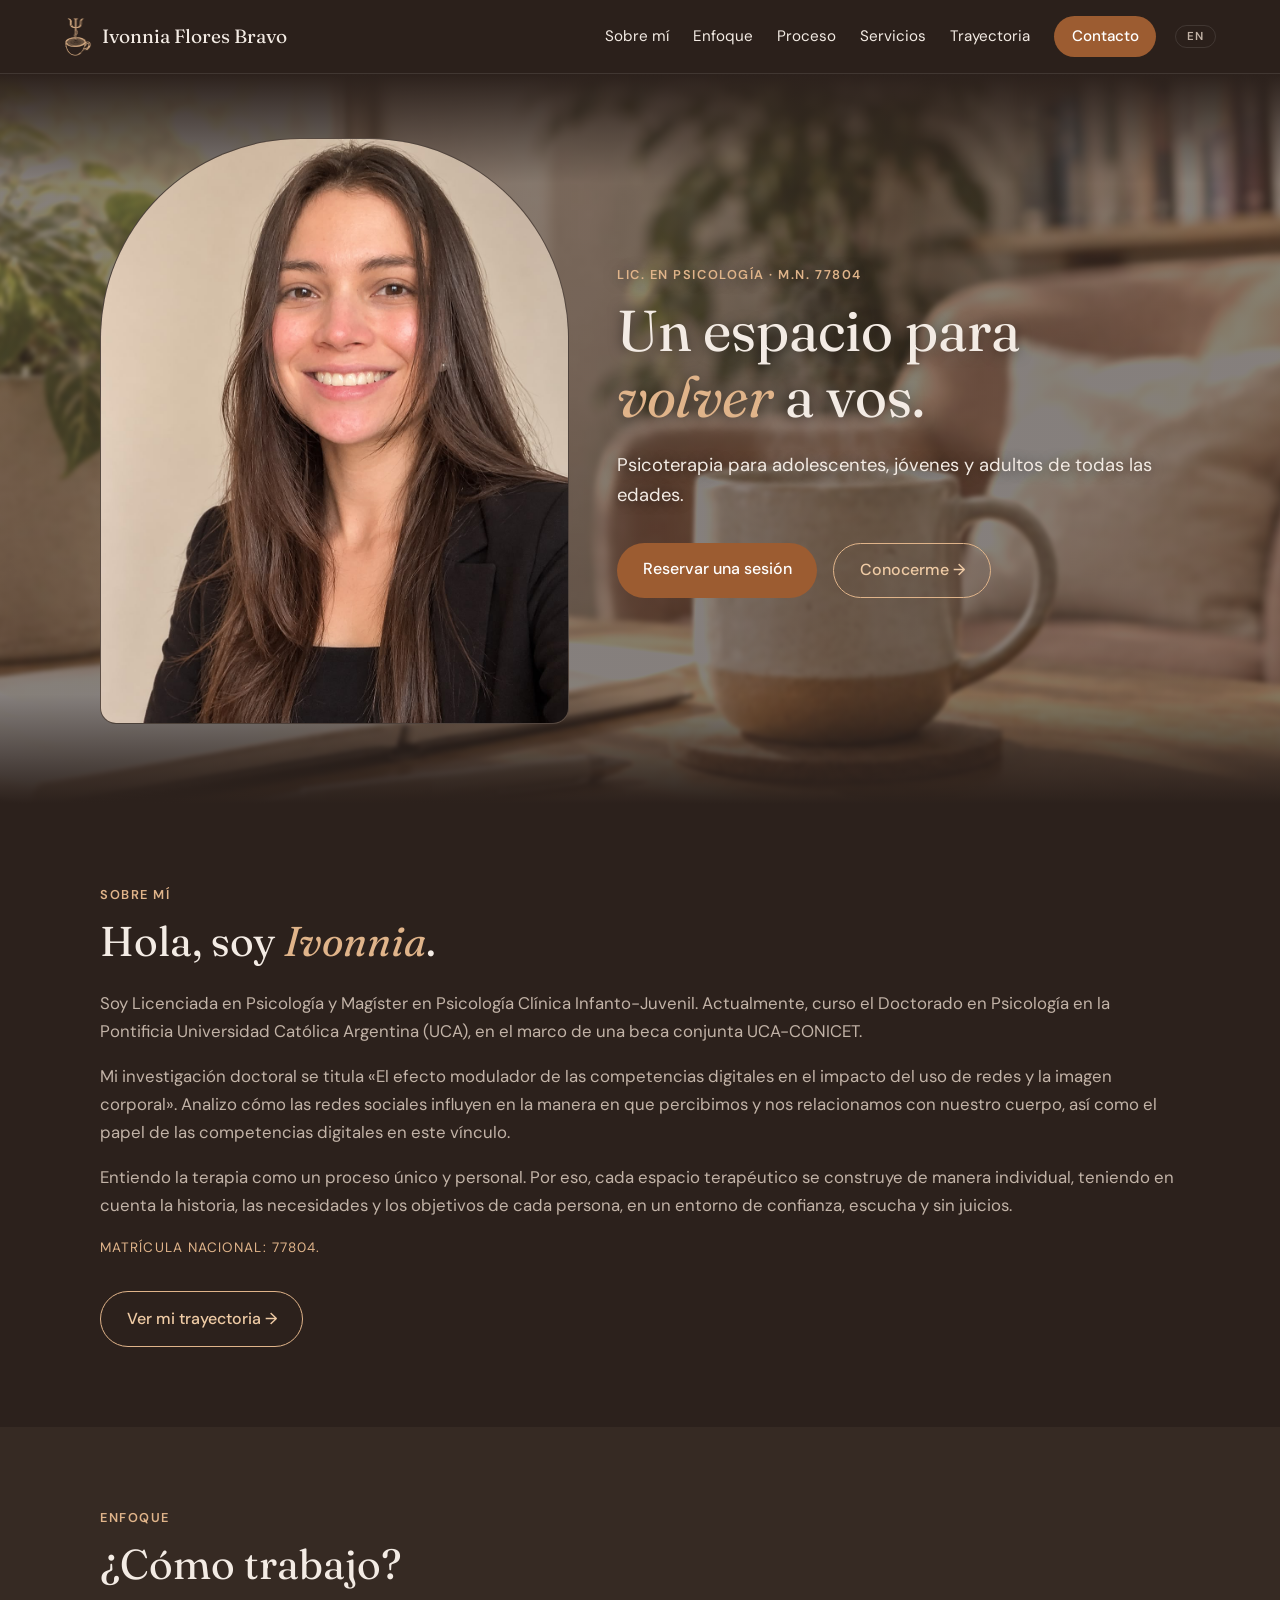
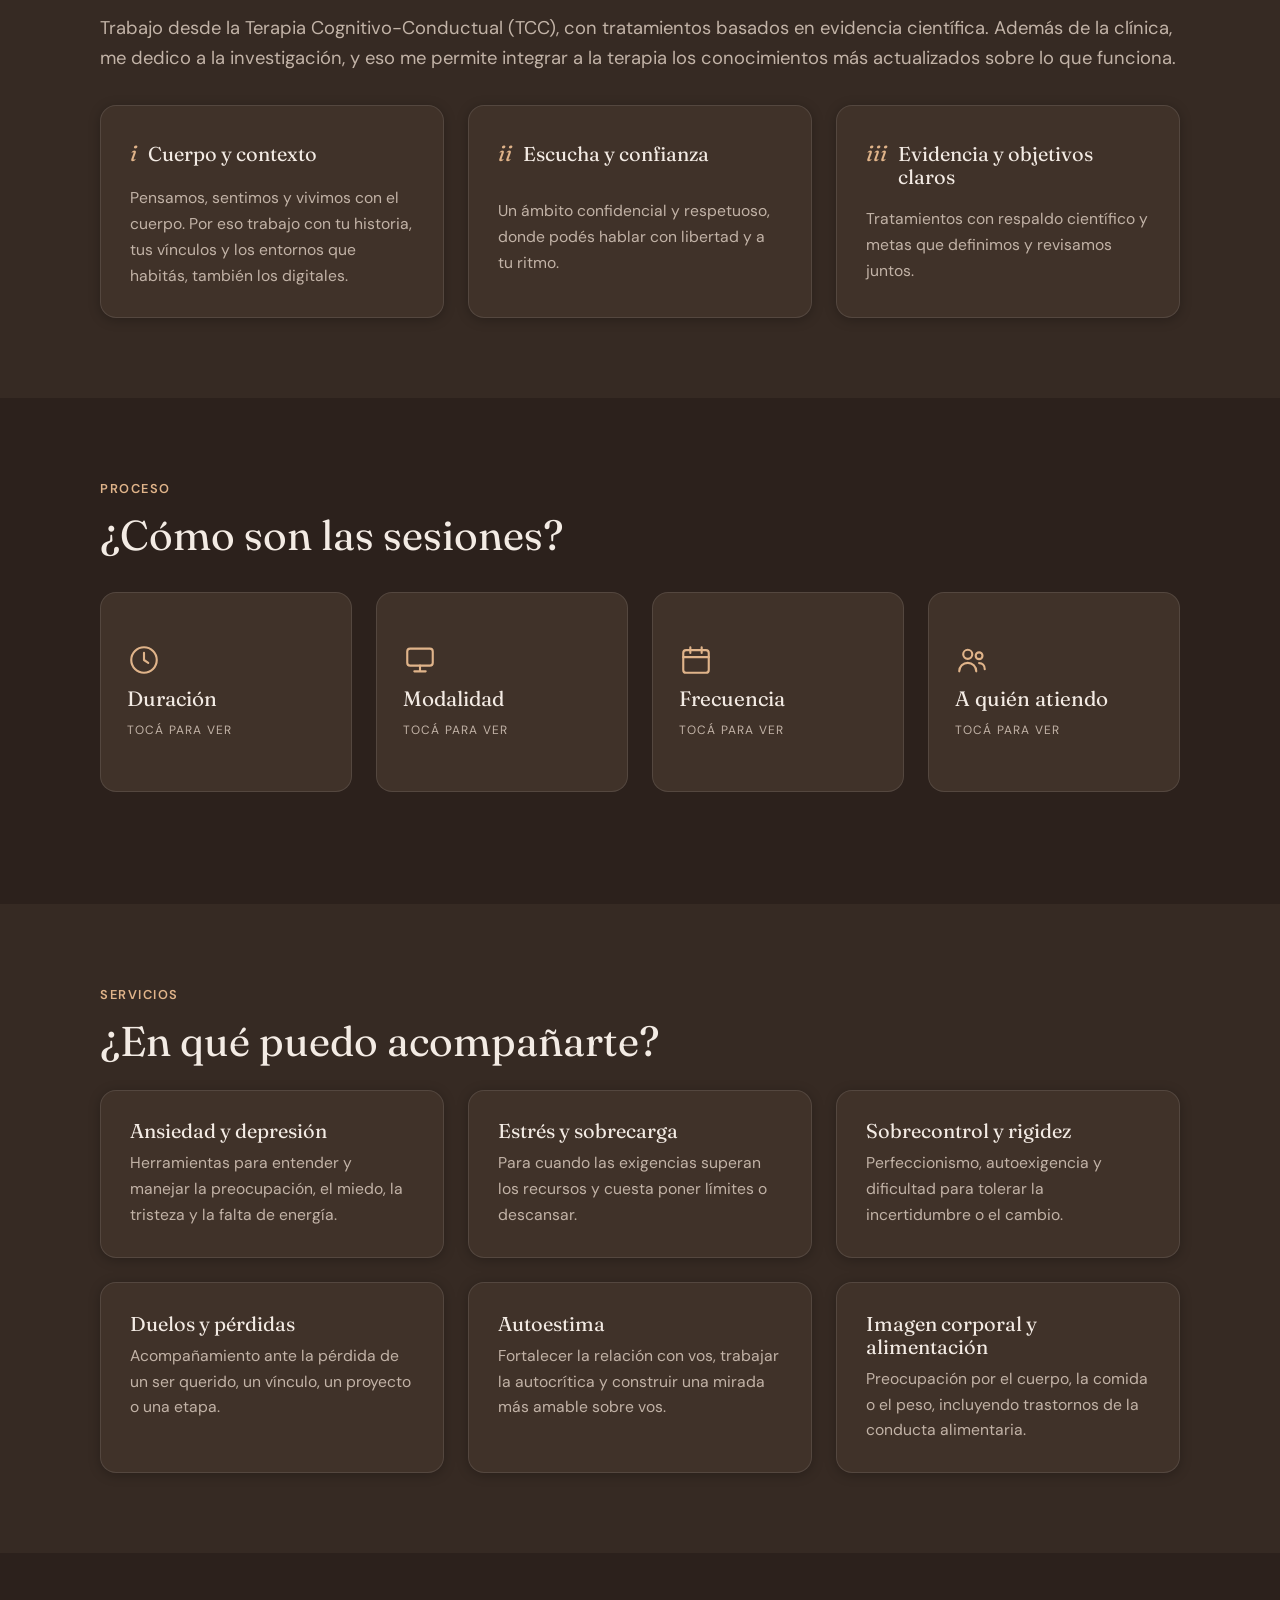
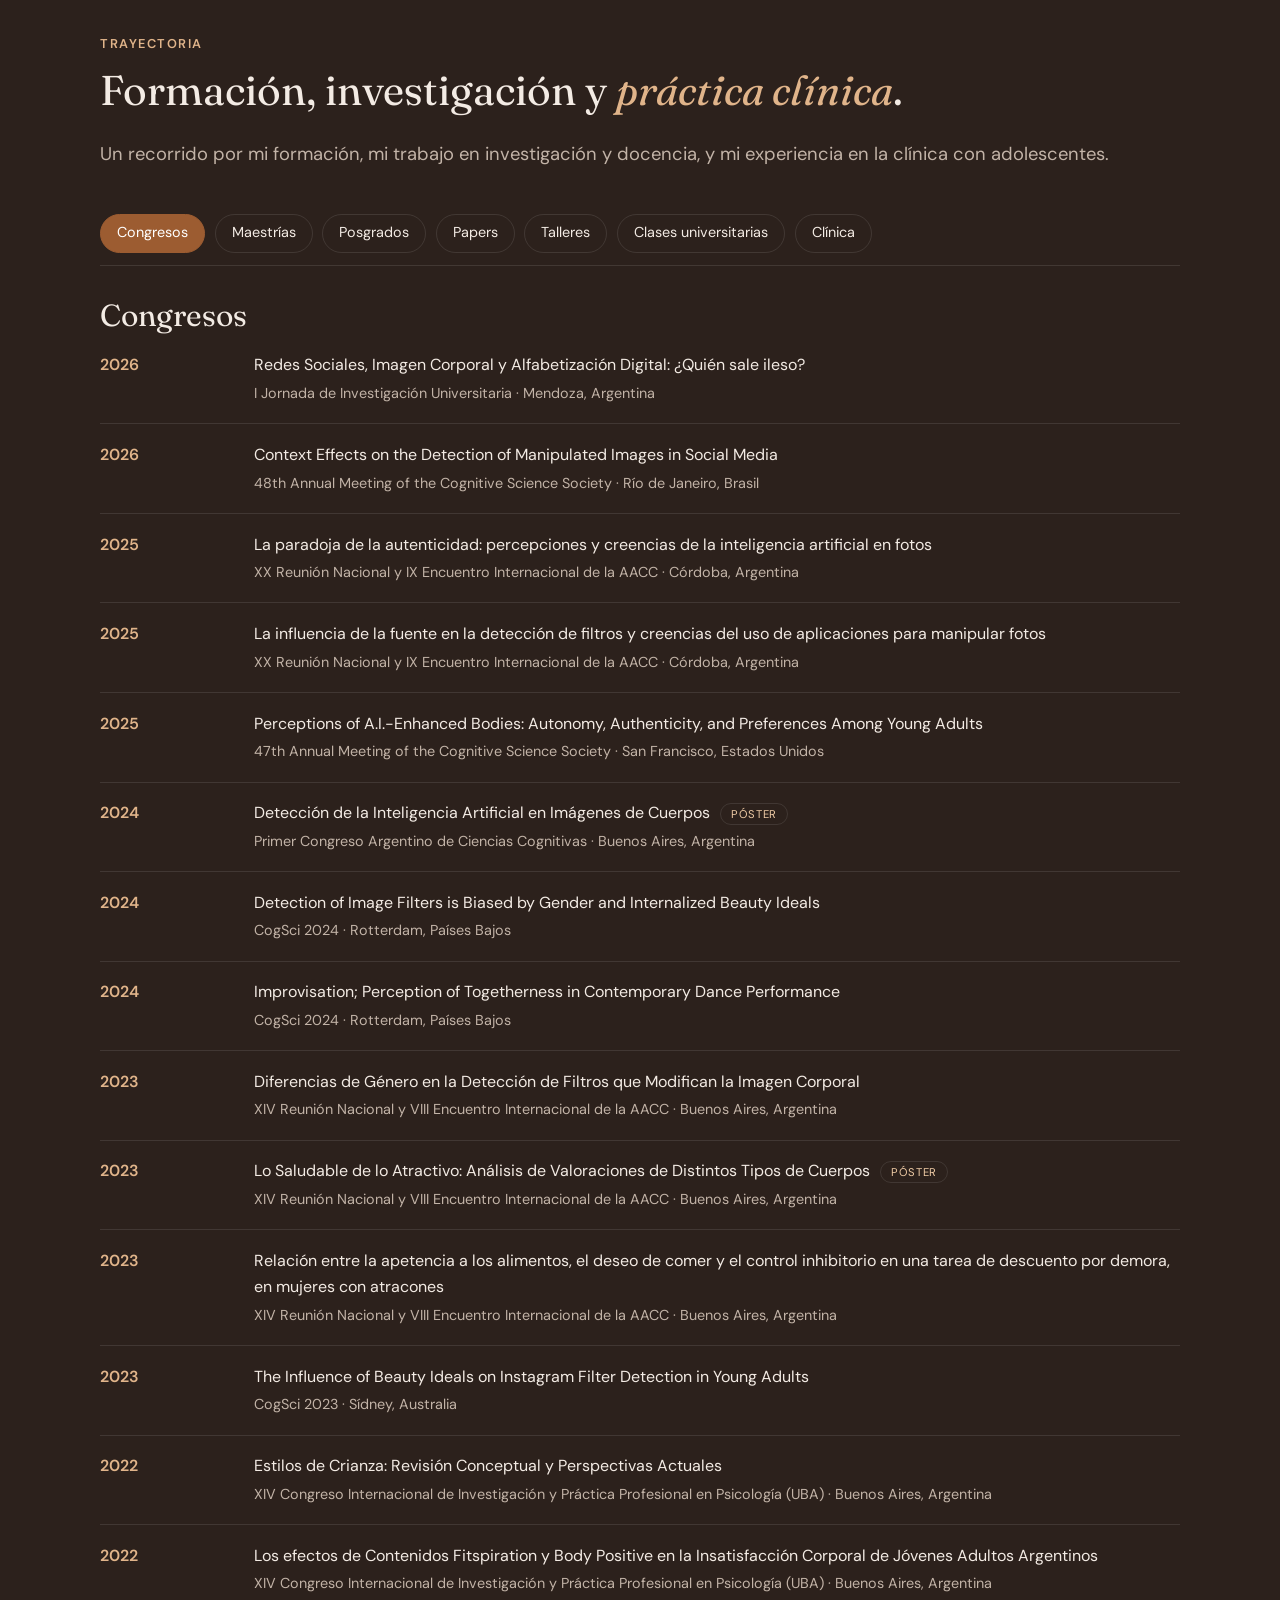
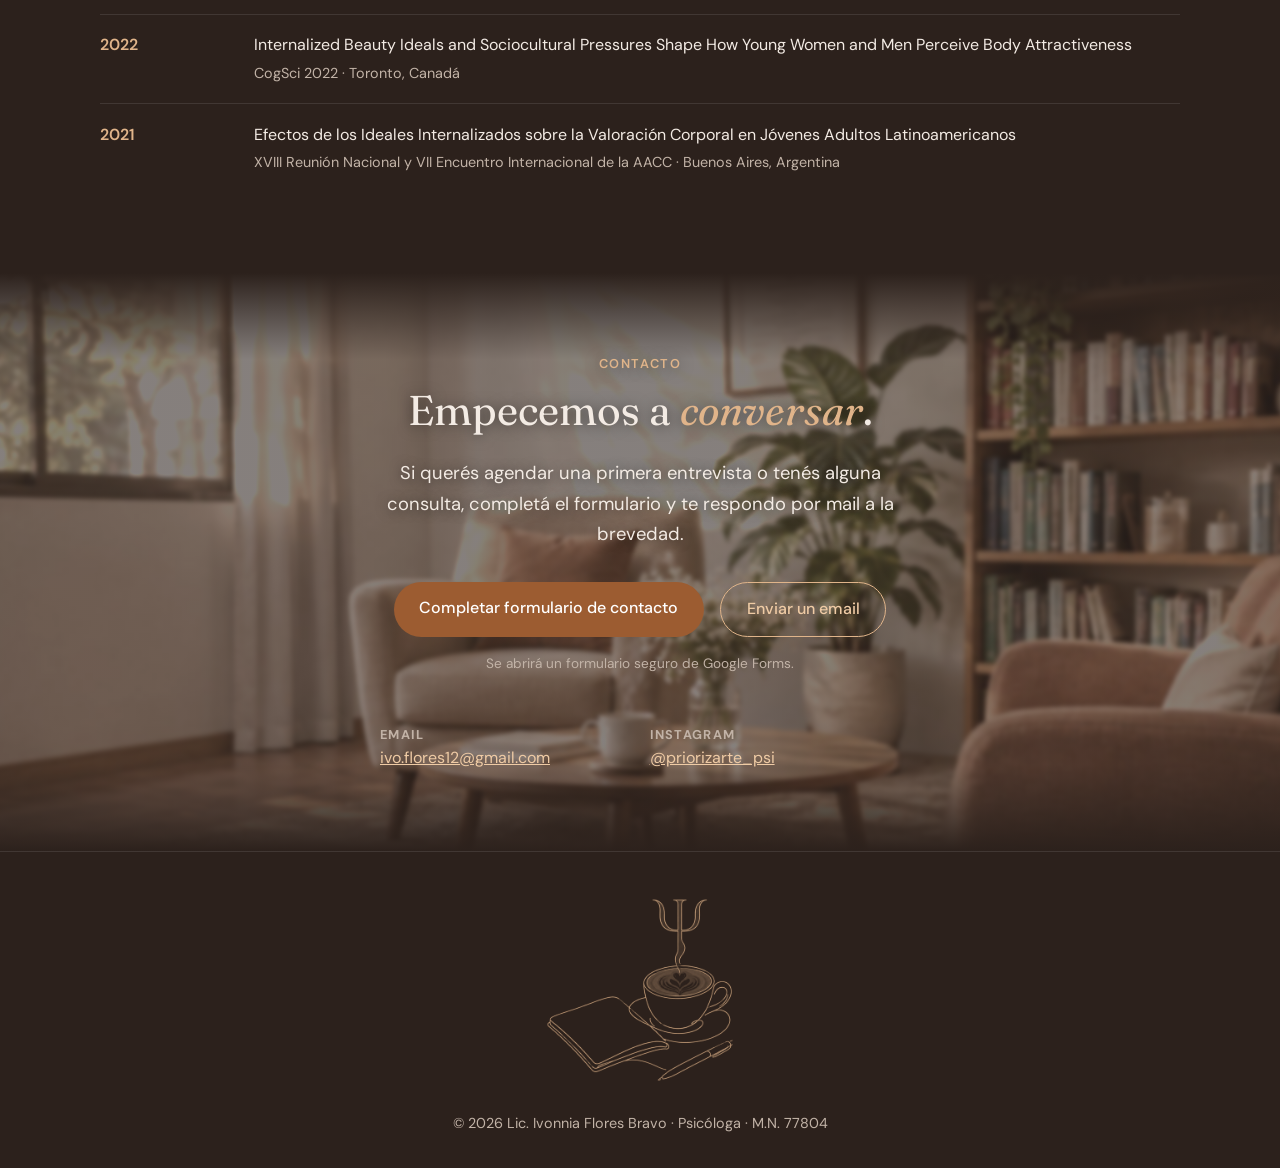
==== commit 450b9b52: "Add logo to header, footer and share preview - Transparent caramel line-art versions of the logo for" ====
--- a/index.html
+++ b/index.html
@@ -18,8 +18,10 @@
   <meta property="og:title" content="Lic. Ivonnia Flores Bravo | Psicóloga TCC">
   <meta property="og:description" content="Terapia cognitivo-conductual basada en evidencia para adolescentes, jóvenes y adultos.">
   <meta property="og:url" content="https://licfloresbravo.vercel.app/">
-  <meta property="og:image" content="https://licfloresbravo.vercel.app/img/fondo-consultorio.jpg">
-  <meta name="twitter:card" content="summary_large_image">
+  <meta property="og:image" content="https://licfloresbravo.vercel.app/img/og-logo.jpg">
+  <meta property="og:image:width" content="1200">
+  <meta property="og:image:height" content="1200">
+  <meta name="twitter:card" content="summary">
 
   <!-- Datos estructurados para Google -->
   <script type="application/ld+json">
@@ -58,7 +60,7 @@
 <body>
 
   <header class="header">
-    <a href="#inicio" class="logo">Ivonnia Flores Bravo</a>
+    <a href="#inicio" class="logo"><img src="img/logo-mark.png" alt="" class="logo-mark" width="28" height="40">Ivonnia Flores Bravo</a>
     <div class="header-right">
       <nav class="nav" id="nav">
         <a href="#sobre-mi">Sobre mí</a>
@@ -365,6 +367,7 @@
   </div>
 
   <footer class="footer">
+    <img src="img/logo-full.png" alt="" class="footer-logo" width="480" height="470" loading="lazy">
     <p>© <span id="year"></span> Lic. Ivonnia Flores Bravo · Psicóloga · M.N. 77804</p>
   </footer>
 
--- a/css/style.css
+++ b/css/style.css
@@ -41,7 +41,8 @@
   backdrop-filter: blur(8px);
   border-bottom: 1px solid var(--line);
 }
-.logo { font-family: "Fraunces", serif; font-size: 1.2rem; color: var(--text); text-decoration: none; }
+.logo { display: inline-flex; align-items: center; gap: .6rem; font-family: "Fraunces", serif; font-size: 1.2rem; color: var(--text); text-decoration: none; }
+.logo-mark { height: 40px; width: auto; margin: -6px 0; flex-shrink: 0; }
 .nav { display: flex; gap: 1.5rem; align-items: center; }
 .nav a { color: var(--text); text-decoration: none; font-size: .95rem; }
 .nav a:hover { color: var(--accent); }
@@ -116,7 +117,7 @@
 .btn-ghost:hover { background: var(--btn); border-color: var(--btn); color: var(--on-btn); }
 
 /* Sobre mí */
-.about-text { max-width: 720px; color: var(--muted); font-size: 1.05rem; }
+.about-text { color: var(--muted); font-size: 1.05rem; }
 .about-text p + p { margin-top: 1.1rem; }
 .about-text .about-mn { font-size: .85rem; letter-spacing: .08em; text-transform: uppercase; color: var(--accent); }
 
@@ -147,7 +148,17 @@
 .contact-list { max-width: 520px; margin-left: auto; margin-right: auto; }
 
 /* Footer */
-.footer { text-align: center; padding: 2rem 5%; font-size: .9rem; color: var(--muted); border-top: 1px solid var(--line); }
+.footer { text-align: center; padding: 2.5rem 5% 2rem; font-size: .9rem; color: var(--muted); border-top: 1px solid var(--line); }
+.footer-logo { display: block; width: 200px; height: auto; margin: 0 auto 1.5rem; opacity: .85; }
+@media (max-width: 800px) { .footer-logo { width: 160px; } }
+
+/* Celulares angostos: que el nombre no pase a dos líneas */
+.logo { white-space: nowrap; }
+@media (max-width: 380px) {
+  .logo { font-size: 1.02rem; gap: .45rem; }
+  .logo-mark { height: 32px; margin: -4px 0; }
+  .header-right { gap: .5rem; }
+}
 
 /* Celular */
 @media (max-width: 800px) {
